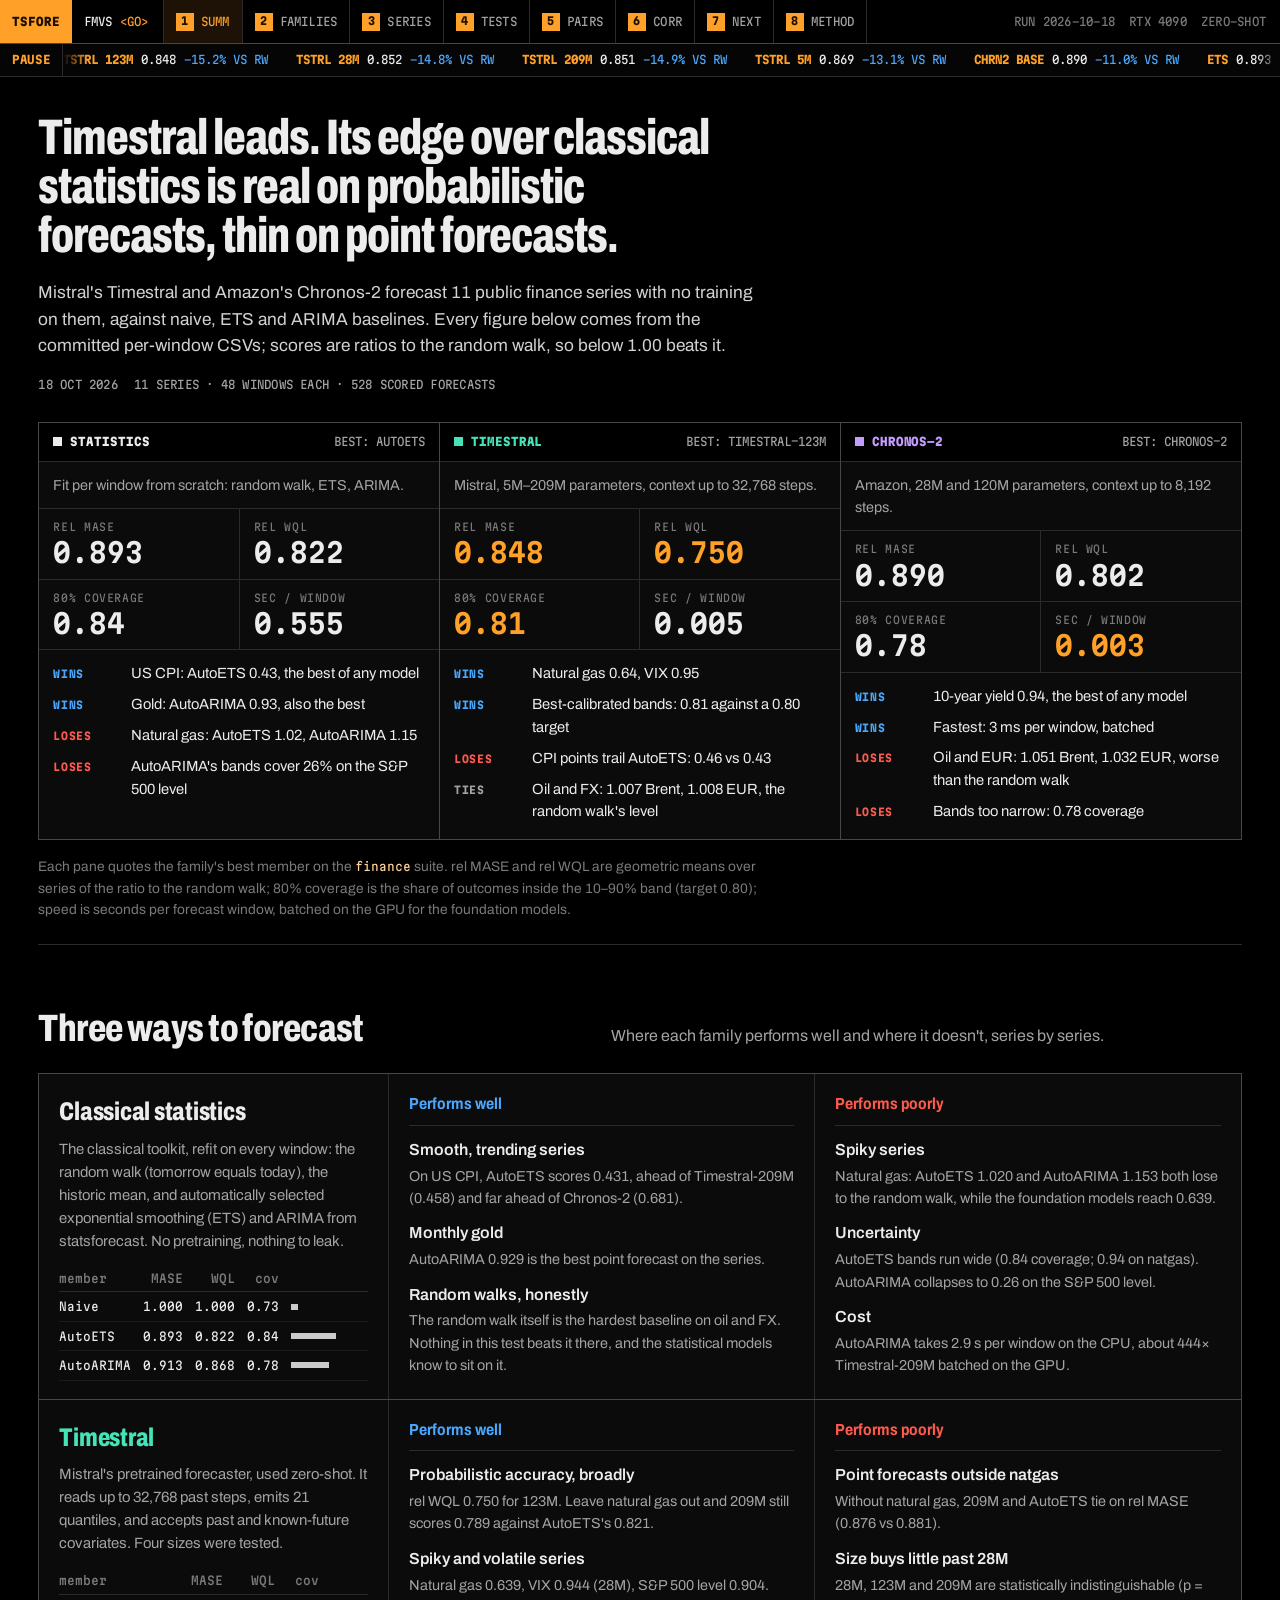
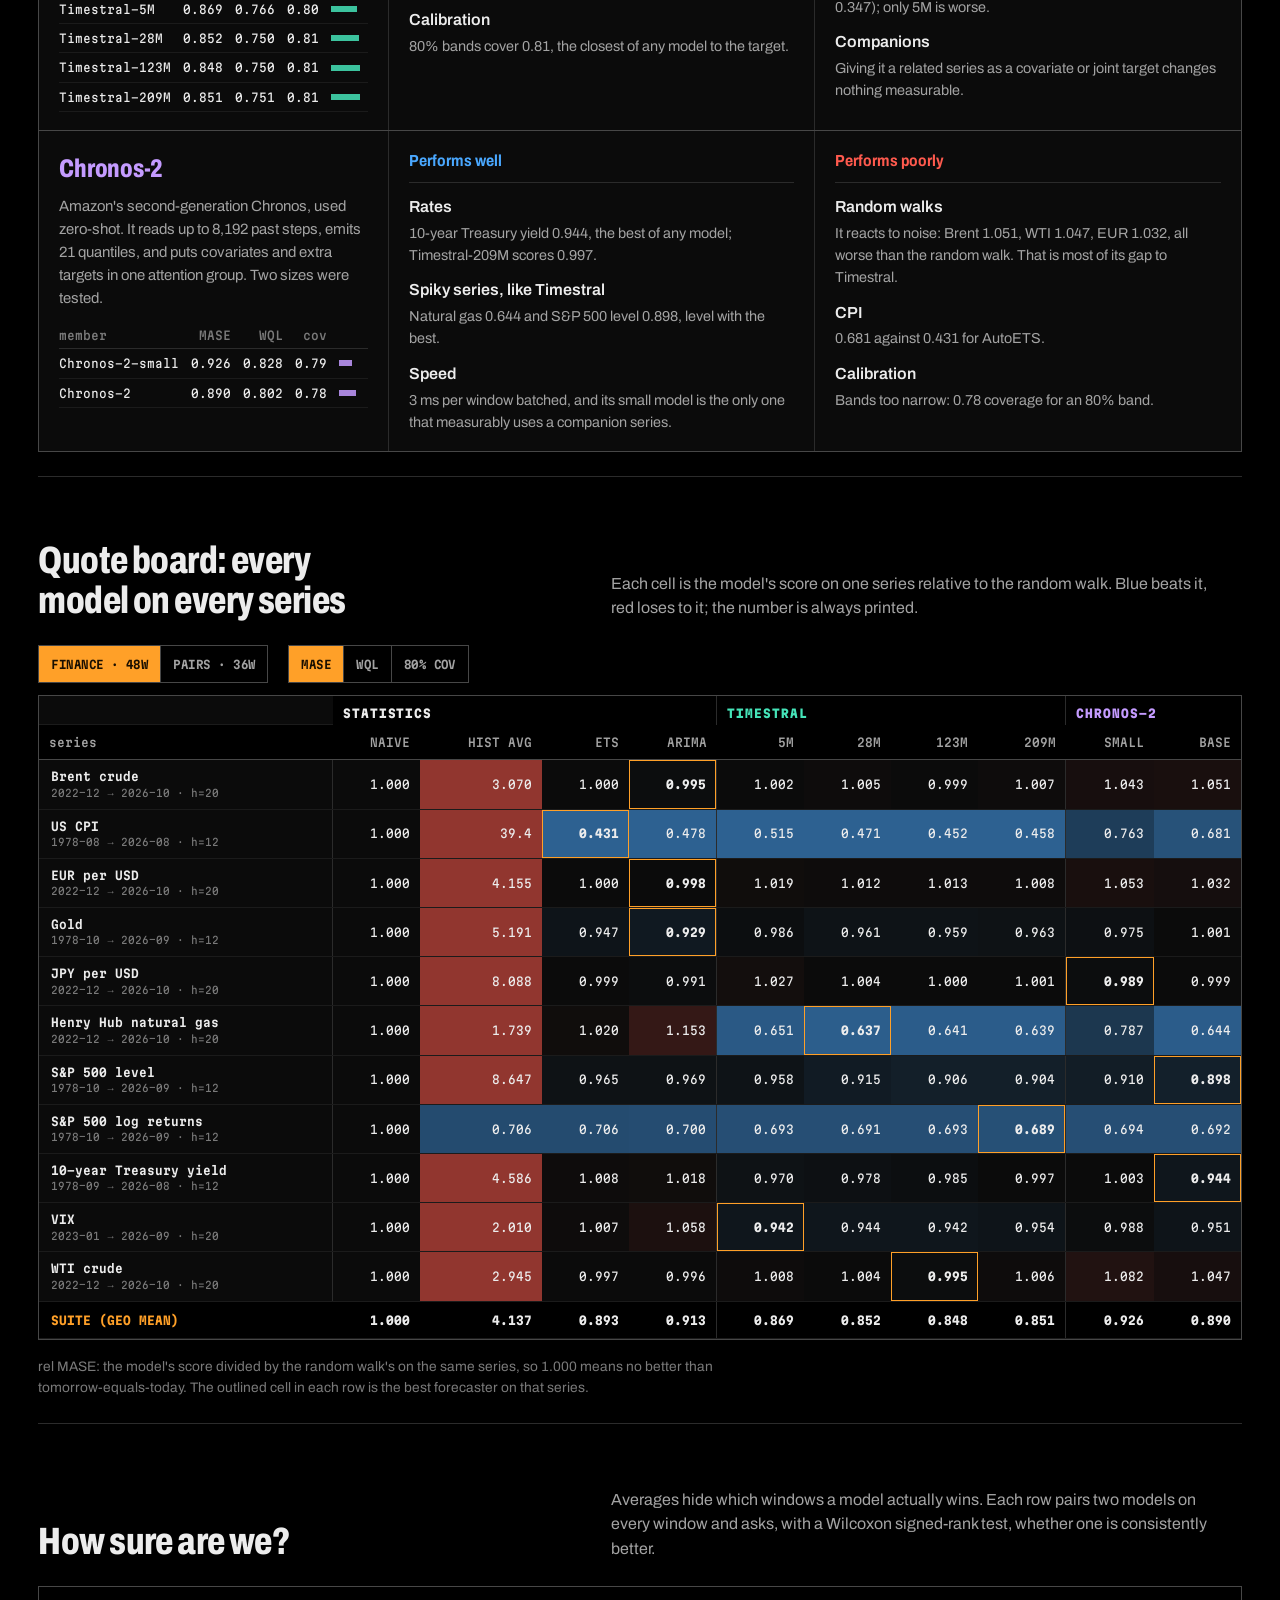
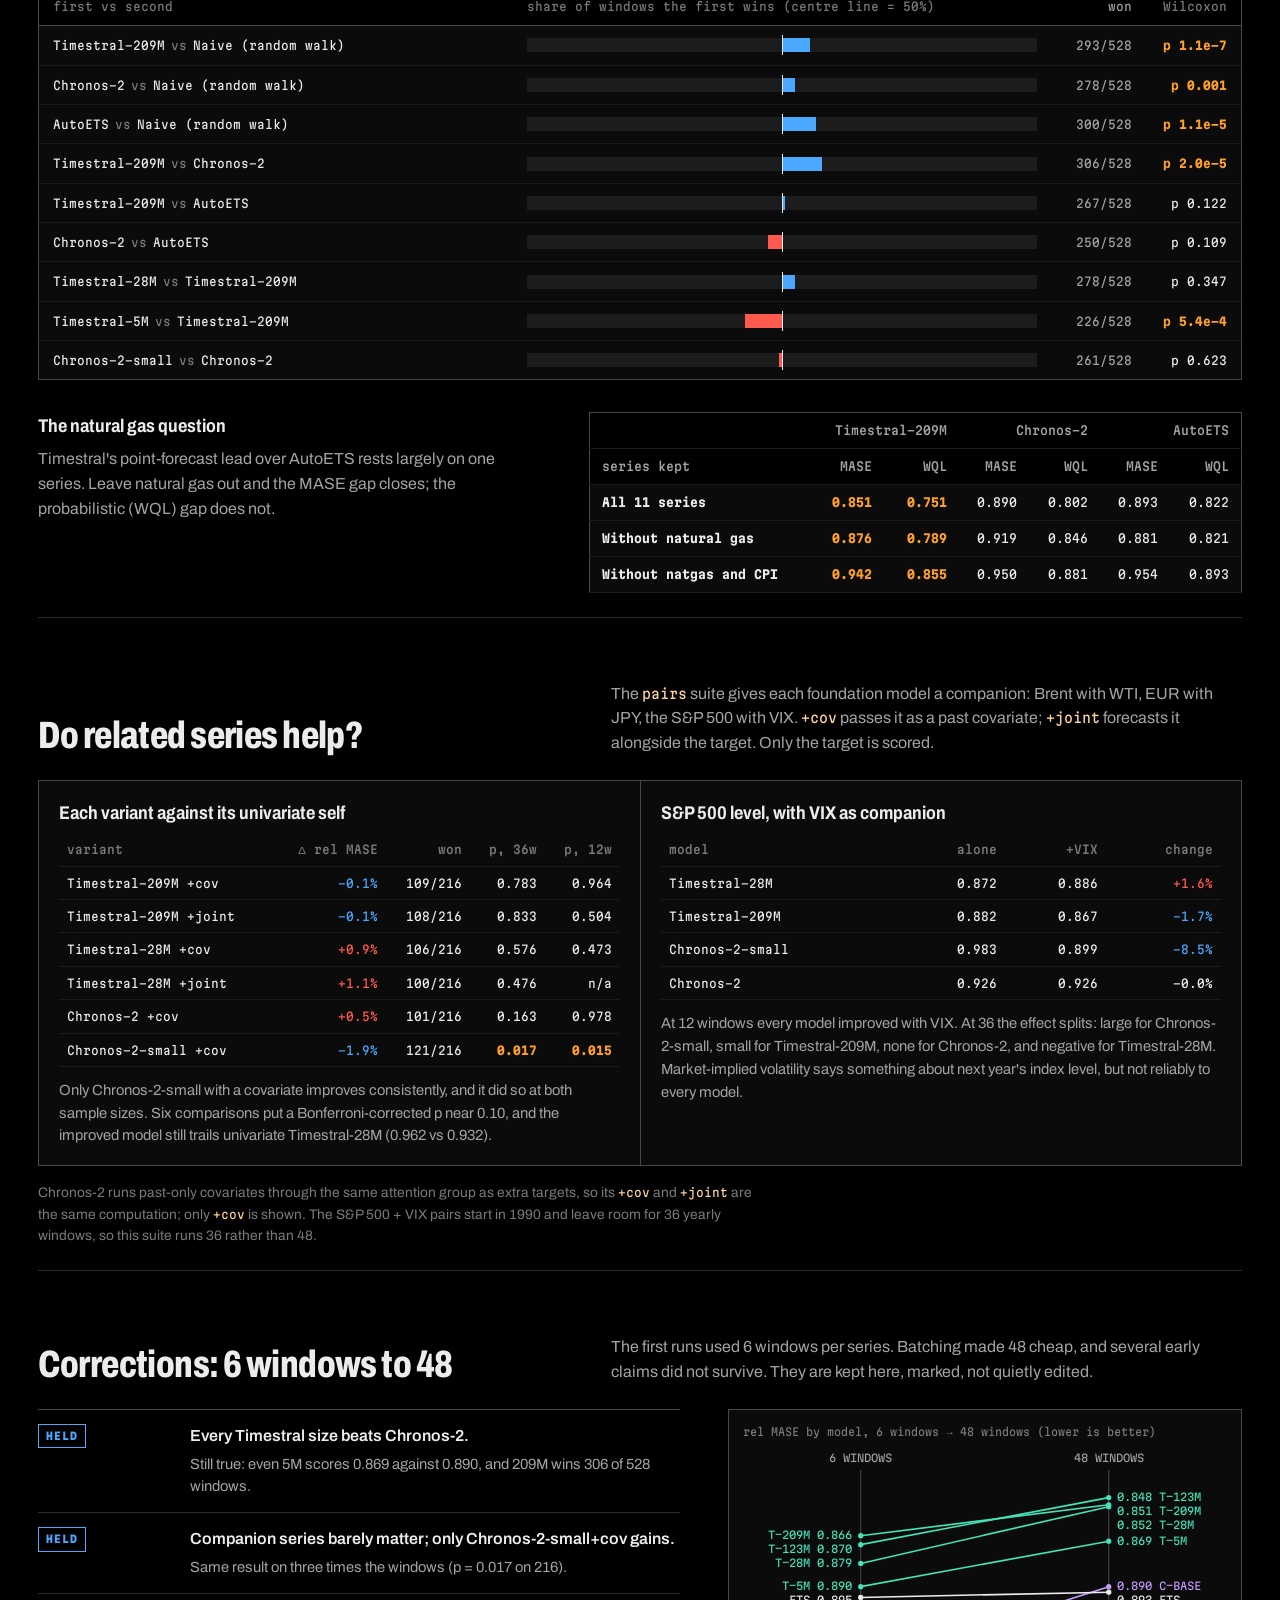
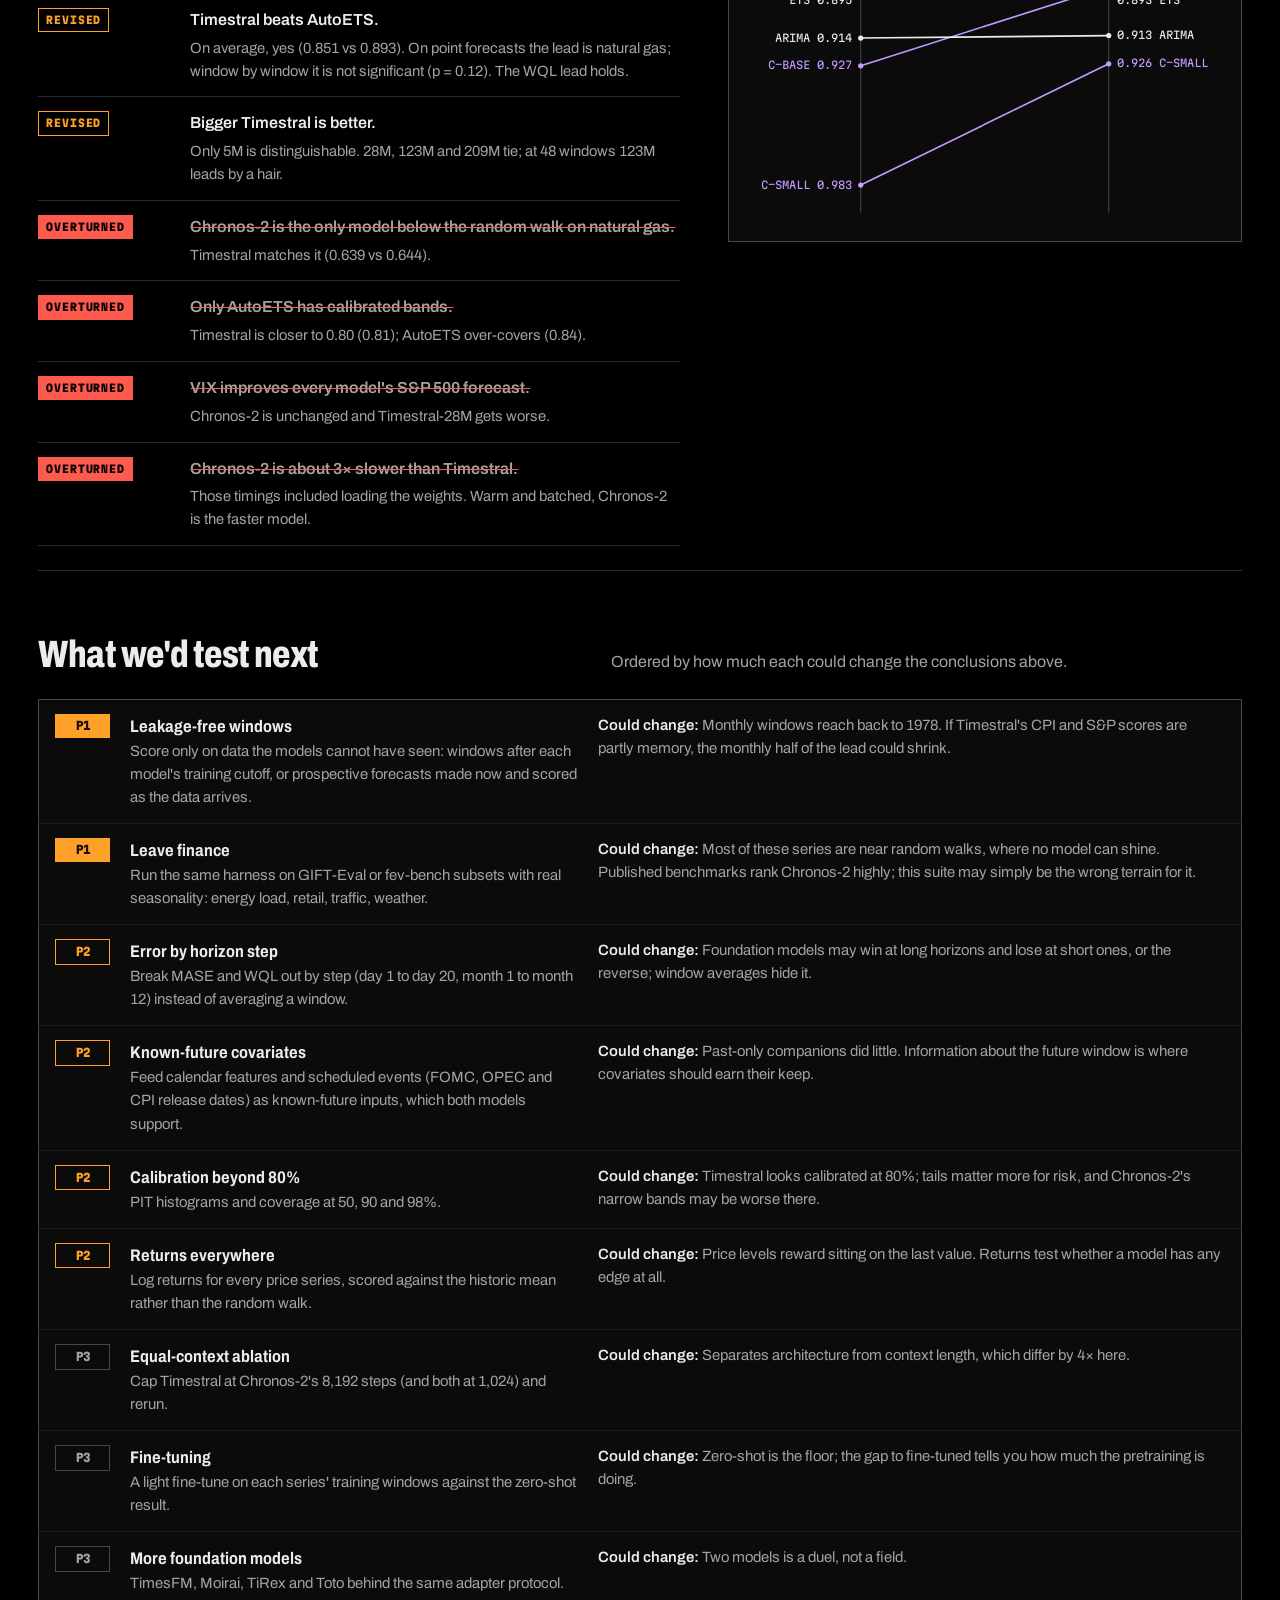
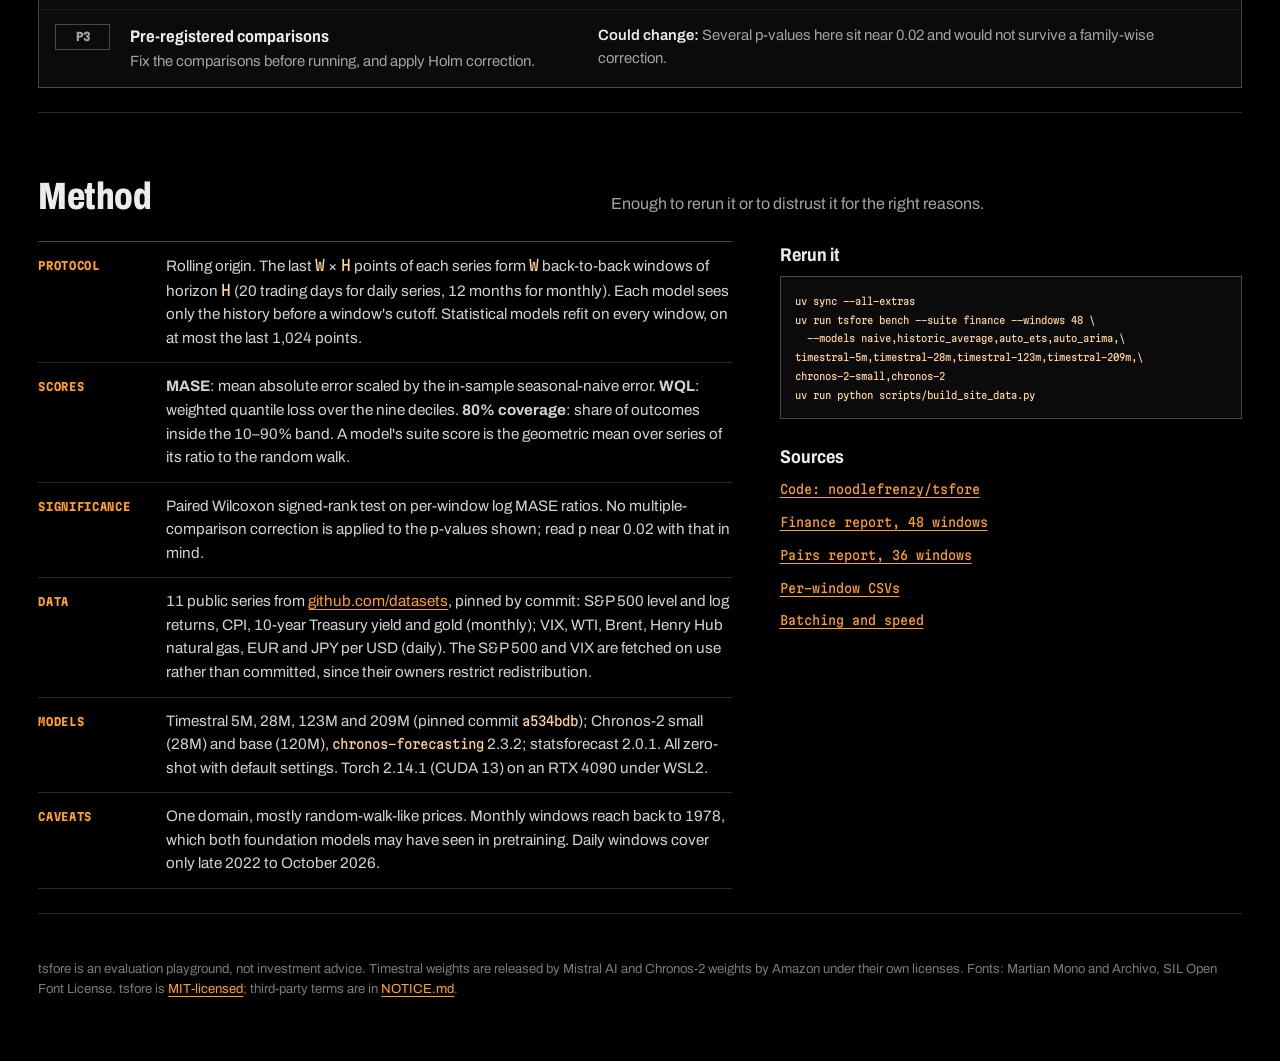
==== index.html @ 83b3cea4 "feat: tsfore forecasting harness, benchmarks and results site Squash of claude/summon-timestral-harn" ====
<!doctype html>
<html lang="en">
<head>
<meta charset="utf-8">
<!-- agent-notes: { ctx: "tsfore results site: market-terminal single page", deps: [site/style.css, site/app.js, site/data.js, DESIGN.md, PRODUCT.md], state: active, last: "claude@2026-10-18", key: ["static for GitHub Pages; no build step", "direction contract is the first child of body"] } -->
<meta name="viewport" content="width=device-width, initial-scale=1">
<title>tsfore · Foundation models vs statistics</title>
<meta name="description" content="Zero-shot Timestral and Chronos-2 against classical statistical baselines on 11 public finance series: where each family wins, where it loses, how sure we are, and what to test next.">
<meta name="color-scheme" content="dark">
<link rel="preload" href="fonts/martian-mono-normal-latin.woff2" as="font" type="font/woff2" crossorigin>
<link rel="preload" href="fonts/archivo-normal-latin.woff2" as="font" type="font/woff2" crossorigin>
<link rel="stylesheet" href="style.css">
<link rel="icon" href="data:image/svg+xml,%3Csvg xmlns='http://www.w3.org/2000/svg' viewBox='0 0 16 16'%3E%3Crect width='16' height='16' fill='%23000'/%3E%3Cpath d='M2 12 L6 7 L9 9 L14 3' stroke='%23ffa028' stroke-width='2' fill='none'/%3E%3C/svg%3E">
</head>
<body>
<!--
THESIS: Model families run like securities on a market terminal: three family panes, a quote grid per series, findings on the wire, corrections printed as corrections. Refuses the default ML-results page of a hero verdict, a bar chart and a methodology accordion.
OWN-WORLD: True-black ground; amber command chrome; white tabular quotes in Martian Mono at a condensed width; family inks teal (Timestral), violet (Chronos-2), white (statistics); a blue/red diverging quote ink for better/worse than the random walk; hairline pane rules, no rounded cards, no shadows.
STORY: Peers learn which family wins where (Timestral broadly, statistics on CPI, Chronos-2 on rates), how sure we are (paired tests), what changed from 6 to 48 windows, and what remains untested. They follow links to the reports and code.
FIRST VIEWPORT: Command bar with numbered function keys; a wire headline in Archivo condensed; three family panes side by side quoting rel MASE, rel WQL, coverage and speed; the ticker tape beneath.
FORM: grounded list position 7 (trading terminal); seed key 982665b6 (re-roll of df8914cf).
FINISH: unreviewed and undocumented is unfinished; this build ends with the finish review, the verdict, and DESIGN.md
-->
<a class="skip" href="#summary">Skip to results</a>

<header class="bar" role="banner">
  <div class="bar__brand"><span class="brand">TSFORE</span><span class="cmd" aria-hidden="true">FMVS <span class="go">&lt;GO&gt;</span></span></div>
  <nav class="keys" aria-label="Sections">
    <a href="#summary" data-key="1"><kbd>1</kbd>SUMM</a>
    <a href="#families" data-key="2"><kbd>2</kbd>FAMILIES</a>
    <a href="#series" data-key="3"><kbd>3</kbd>SERIES</a>
    <a href="#tests" data-key="4"><kbd>4</kbd>TESTS</a>
    <a href="#companions" data-key="5"><kbd>5</kbd>PAIRS</a>
    <a href="#corrections" data-key="6"><kbd>6</kbd>CORR</a>
    <a href="#outlook" data-key="7"><kbd>7</kbd>NEXT</a>
    <a href="#method" data-key="8"><kbd>8</kbd>METHOD</a>
  </nav>
  <div class="bar__status" aria-label="Run details"><span>RUN 2026-10-18</span><span>RTX 4090</span><span>ZERO-SHOT</span></div>
</header>

<div class="tape" aria-label="Findings ticker">
  <button class="tape__toggle" type="button" aria-pressed="false" aria-label="Pause ticker">PAUSE</button>
  <div class="tape__viewport"><ul class="tape__track" id="tape"></ul></div>
</div>

<main>
  <section id="summary" class="sect" aria-labelledby="summary-h">
    <div class="wire">
      <h1 id="summary-h" class="wire__head">Timestral leads. Its edge over classical statistics is real on probabilistic forecasts, thin on point forecasts.</h1>
      <p class="wire__dek">Mistral's Timestral and Amazon's Chronos-2 forecast 11 public finance series with no training on them, against naive, ETS and ARIMA baselines. Every figure below comes from the committed per-window CSVs; scores are ratios to the random walk, so below 1.00 beats it.</p>
      <p class="wire__meta"><time datetime="2026-10-18">18 OCT 2026</time><span>11 SERIES · 48 WINDOWS EACH · 528 SCORED FORECASTS</span></p>
    </div>
    <div class="panes" id="panes"></div>
    <p class="note">Each pane quotes the family's best member on the <code>finance</code> suite. rel MASE and rel WQL are geometric means over series of the ratio to the random walk; 80% coverage is the share of outcomes inside the 10–90% band (target 0.80); speed is seconds per forecast window, batched on the GPU for the foundation models.</p>
  </section>

  <section id="families" class="sect" aria-labelledby="families-h">
    <header class="sect__head"><h2 id="families-h">Three ways to forecast</h2><p>Where each family performs well and where it doesn't, series by series.</p></header>
    <div class="dossiers" id="dossiers"></div>
  </section>

  <section id="series" class="sect" aria-labelledby="series-h">
    <header class="sect__head">
      <h2 id="series-h">Quote board: every model on every series</h2>
      <p>Each cell is the model's score on one series relative to the random walk. Blue beats it, red loses to it; the number is always printed.</p>
    </header>
    <div class="controls" role="group" aria-label="Board settings">
      <div class="seg" role="radiogroup" aria-label="Suite">
        <button type="button" role="radio" aria-checked="true" data-suite="finance">FINANCE · 48W</button>
        <button type="button" role="radio" aria-checked="false" data-suite="pairs">PAIRS · 36W</button>
      </div>
      <div class="seg" role="radiogroup" aria-label="Metric">
        <button type="button" role="radio" aria-checked="true" data-metric="mase">MASE</button>
        <button type="button" role="radio" aria-checked="false" data-metric="wql">WQL</button>
        <button type="button" role="radio" aria-checked="false" data-metric="cov">80% COV</button>
      </div>
    </div>
    <div class="board-wrap" tabindex="0" role="region" aria-label="Quote board, scrolls sideways on small screens"><table class="board" id="board"></table></div>
    <p class="note" id="board-note"></p>
  </section>

  <section id="tests" class="sect" aria-labelledby="tests-h">
    <header class="sect__head">
      <h2 id="tests-h">How sure are we?</h2>
      <p>Averages hide which windows a model actually wins. Each row pairs two models on every window and asks, with a Wilcoxon signed-rank test, whether one is consistently better.</p>
    </header>
    <div class="tests" id="tests-list"></div>
    <div class="ablation">
      <div><h3>The natural gas question</h3>
      <p>Timestral's point-forecast lead over AutoETS rests largely on one series. Leave natural gas out and the MASE gap closes; the probabilistic (WQL) gap does not.</p></div>
      <div class="ab-wrap" tabindex="0" role="region" aria-label="Ablation table"><table class="ab" id="ablation"></table></div>
    </div>
  </section>

  <section id="companions" class="sect" aria-labelledby="comp-h">
    <header class="sect__head">
      <h2 id="comp-h">Do related series help?</h2>
      <p>The <code>pairs</code> suite gives each foundation model a companion: Brent with WTI, EUR with JPY, the S&amp;P 500 with VIX. <code>+cov</code> passes it as a past covariate; <code>+joint</code> forecasts it alongside the target. Only the target is scored.</p>
    </header>
    <div class="comp" id="comp"></div>
    <p class="note">Chronos-2 runs past-only covariates through the same attention group as extra targets, so its <code>+cov</code> and <code>+joint</code> are the same computation; only <code>+cov</code> is shown. The S&amp;P 500 + VIX pairs start in 1990 and leave room for 36 yearly windows, so this suite runs 36 rather than 48.</p>
  </section>

  <section id="corrections" class="sect" aria-labelledby="corr-h">
    <header class="sect__head">
      <h2 id="corr-h">Corrections: 6 windows to 48</h2>
      <p>The first runs used 6 windows per series. Batching made 48 cheap, and several early claims did not survive. They are kept here, marked, not quietly edited.</p>
    </header>
    <div class="corr">
      <ol class="claims" id="claims"></ol>
      <figure class="slope">
        <figcaption>rel MASE by model, 6 windows → 48 windows (lower is better)</figcaption>
        <div id="slope"></div>
      </figure>
    </div>
  </section>

  <section id="outlook" class="sect" aria-labelledby="out-h">
    <header class="sect__head">
      <h2 id="out-h">What we'd test next</h2>
      <p>Ordered by how much each could change the conclusions above.</p>
    </header>
    <ol class="orders" id="orders"></ol>
  </section>

  <section id="method" class="sect" aria-labelledby="method-h">
    <header class="sect__head"><h2 id="method-h">Method</h2><p>Enough to rerun it or to distrust it for the right reasons.</p></header>
    <div class="method">
      <dl>
        <dt>Protocol</dt>
        <dd>Rolling origin. The last <var>W</var> × <var>H</var> points of each series form <var>W</var> back-to-back windows of horizon <var>H</var> (20 trading days for daily series, 12 months for monthly). Each model sees only the history before a window's cutoff. Statistical models refit on every window, on at most the last 1,024 points.</dd>
        <dt>Scores</dt>
        <dd><strong>MASE</strong>: mean absolute error scaled by the in-sample seasonal-naive error. <strong>WQL</strong>: weighted quantile loss over the nine deciles. <strong>80% coverage</strong>: share of outcomes inside the 10–90% band. A model's suite score is the geometric mean over series of its ratio to the random walk.</dd>
        <dt>Significance</dt>
        <dd>Paired Wilcoxon signed-rank test on per-window log MASE ratios. No multiple-comparison correction is applied to the p-values shown; read p near 0.02 with that in mind.</dd>
        <dt>Data</dt>
        <dd>11 public series from <a href="https://github.com/datasets">github.com/datasets</a>, pinned by commit: S&amp;P 500 level and log returns, CPI, 10-year Treasury yield and gold (monthly); VIX, WTI, Brent, Henry Hub natural gas, EUR and JPY per USD (daily). The S&amp;P 500 and VIX are fetched on use rather than committed, since their owners restrict redistribution.</dd>
        <dt>Models</dt>
        <dd>Timestral 5M, 28M, 123M and 209M (pinned commit <code>a534bdb</code>); Chronos-2 small (28M) and base (120M), <code>chronos-forecasting</code> 2.3.2; statsforecast 2.0.1. All zero-shot with default settings. Torch 2.14.1 (CUDA 13) on an RTX 4090 under WSL2.</dd>
        <dt>Caveats</dt>
        <dd>One domain, mostly random-walk-like prices. Monthly windows reach back to 1978, which both foundation models may have seen in pretraining. Daily windows cover only late 2022 to October 2026.</dd>
      </dl>
      <div class="repro">
        <h3>Rerun it</h3>
<pre><code>uv sync --all-extras
uv run tsfore bench --suite finance --windows 48 \
  --models naive,historic_average,auto_ets,auto_arima,\
timestral-5m,timestral-28m,timestral-123m,timestral-209m,\
chronos-2-small,chronos-2
uv run python scripts/build_site_data.py</code></pre>
        <h3>Sources</h3>
        <ul class="links">
          <li><a href="https://github.com/noodlefrenzy/tsfore">Code: noodlefrenzy/tsfore</a></li>
          <li><a href="https://github.com/noodlefrenzy/tsfore/blob/main/docs/benchmarks/finance-48w-2026-10-18.md">Finance report, 48 windows</a></li>
          <li><a href="https://github.com/noodlefrenzy/tsfore/blob/main/docs/benchmarks/pairs-36w-2026-10-18.md">Pairs report, 36 windows</a></li>
          <li><a href="https://github.com/noodlefrenzy/tsfore/tree/main/docs/benchmarks/data">Per-window CSVs</a></li>
          <li><a href="https://github.com/noodlefrenzy/tsfore/blob/main/docs/benchmarks/batching-2026-10-18.md">Batching and speed</a></li>
        </ul>
      </div>
    </div>
  </section>
</main>

<footer class="foot">
  <p>tsfore is an evaluation playground, not investment advice. Timestral weights are released by Mistral AI and Chronos-2 weights by Amazon under their own licenses. Fonts: Martian Mono and Archivo, SIL Open Font License. tsfore is <a href="https://github.com/noodlefrenzy/tsfore/blob/main/LICENSE">MIT-licensed</a>; third-party terms are in <a href="https://github.com/noodlefrenzy/tsfore/blob/main/NOTICE.md">NOTICE.md</a>.</p>
</footer>

<script src="data.js"></script>
<script src="app.js"></script>
</body>
</html>
---- style.css ----
/* agent-notes: { ctx: "styles for the market-terminal results site", deps: [DESIGN.md, site/index.html], state: active, last: "claude@2026-10-18", key: ["tokens on :root mirror DESIGN.md frontmatter", "fonts self-hosted in site/fonts (OFL)"] } */
/* tsfore results site: market-terminal world. Tokens first; see DESIGN.md. */
@font-face {
  font-family: "Martian Mono";
  src: url("fonts/martian-mono-normal-latin.woff2") format("woff2");
  font-weight: 100 800;
  font-stretch: 75% 112.5%;
  font-display: swap;
}
@font-face {
  font-family: "Archivo";
  src: url("fonts/archivo-normal-latin.woff2") format("woff2");
  font-weight: 100 900;
  font-stretch: 62% 125%;
  font-style: normal;
  font-display: swap;
}
@font-face {
  font-family: "Archivo";
  src: url("fonts/archivo-italic-latin.woff2") format("woff2");
  font-weight: 100 900;
  font-stretch: 62% 125%;
  font-style: italic;
  font-display: swap;
}

:root {
  --ground: #000;
  --pane: #0b0b0b;
  --pane-hi: #141414;
  --rule: #2b2b2b;
  --rule-hi: #474747;
  --text: #ececec;
  --prose: #d2d2d2;
  --code: #ffd29c;
  --row: #1b1b1b;
  --muted: #a3a3a3;
  --dim: #7a7a7a;
  --amber: #ffa028;
  --amber-ink: #1a0f00;
  --better: #4aa8ff;
  --worse: #ff5a4e;
  --fam-stats: #ececec;
  --fam-timestral: #45e3b8;
  --fam-chronos: #c49bff;
  --mono: "Martian Mono", ui-monospace, "SFMono-Regular", Menlo, Consolas, monospace;
  --sans: "Archivo", "Helvetica Neue", Arial, sans-serif;
  --gutter: clamp(16px, 3vw, 40px);
  --bar-h: 44px;
}

*, *::before, *::after { box-sizing: border-box; }
html { scroll-padding-top: calc(var(--bar-h) + 48px); -webkit-text-size-adjust: 100%; }
body {
  margin: 0;
  background: var(--ground);
  color: var(--text);
  font-family: var(--sans);
  font-size: 1rem;
  line-height: 1.55;
  font-variant-numeric: tabular-nums;
}
a { color: var(--amber); text-underline-offset: 3px; text-decoration-thickness: 1px; }
a:hover { color: #ffc277; }
:focus-visible { outline: 2px solid var(--amber); outline-offset: 2px; }
code, kbd, pre, var { font-family: var(--mono); font-style: normal; font-stretch: 87.5%; }
code { font-size: 0.86em; color: var(--code); }
var { color: var(--code); }

.skip {
  position: absolute; left: 8px; top: -60px; z-index: 50;
  background: var(--amber); color: var(--amber-ink); padding: 8px 12px; font-family: var(--mono); font-size: 0.8rem;
}
.skip:focus { top: 8px; }

/* ---- command bar ---- */
.bar {
  position: sticky; top: 0; z-index: 20;
  display: flex; align-items: stretch; gap: 0;
  min-height: var(--bar-h);
  background: var(--ground);
  border-bottom: 1px solid var(--rule-hi);
  font-family: var(--mono); font-stretch: 87.5%; font-size: 0.72rem; letter-spacing: 0.02em;
}
.bar__brand { display: flex; align-items: center; gap: 12px; padding: 0 14px 0 0; border-right: 1px solid var(--rule); }
.brand { background: var(--amber); color: var(--amber-ink); font-weight: 800; padding: 0 12px; align-self: stretch; display: flex; align-items: center; letter-spacing: 0.08em; }
.cmd { color: var(--text); }
.go { color: var(--amber); }
.keys { display: flex; flex: 1; overflow-x: auto; scrollbar-width: none; }
.keys::-webkit-scrollbar { display: none; }
.keys a {
  display: flex; align-items: center; gap: 7px; padding: 0 12px;
  color: var(--muted); text-decoration: none; white-space: nowrap;
  border-right: 1px solid var(--rule);
  transition: color 160ms ease-out, background-color 160ms ease-out;
}
.keys a:hover { color: var(--text); background: var(--pane-hi); }
.keys a[aria-current="true"] { color: var(--amber); background: #1d1205; }
.keys kbd {
  display: inline-grid; place-items: center; min-width: 18px; height: 18px; padding: 0 3px;
  background: var(--amber); color: var(--amber-ink); font-weight: 700; font-size: 0.68rem;
}
.bar__status { display: flex; align-items: center; gap: 14px; padding: 0 14px; color: var(--dim); white-space: nowrap; }

/* ---- ticker tape: the page's one authored motion ---- */
.tape {
  position: sticky; top: var(--bar-h); z-index: 19;
  display: flex; align-items: stretch;
  background: #050505; border-bottom: 1px solid var(--rule);
  font-family: var(--mono); font-stretch: 87.5%; font-size: 0.72rem;
}
.tape__toggle {
  flex: none; font: inherit; font-weight: 700; letter-spacing: 0.06em;
  color: var(--amber); background: transparent; border: 0; border-right: 1px solid var(--rule);
  padding: 0 12px; cursor: pointer; min-height: 32px;
}
.tape__toggle:hover { background: var(--pane-hi); }
.tape__viewport { overflow: hidden; flex: 1; mask-image: linear-gradient(90deg, transparent, #000 24px, #000 calc(100% - 24px), transparent); }
.tape__track {
  display: flex; width: max-content; margin: 0; padding: 0; list-style: none;
  animation: tape var(--tape-dur, 90s) linear infinite;
}
.tape__track li { display: flex; align-items: center; gap: 8px; padding: 7px 28px 7px 0; white-space: nowrap; color: var(--text); }
.tape__track .sym { color: var(--amber); font-weight: 700; }
.tape__track .up { color: var(--better); }
.tape__track .dn { color: var(--worse); }
.tape.is-paused .tape__track, .tape:hover .tape__track, .tape:focus-within .tape__track { animation-play-state: paused; }
@keyframes tape { from { transform: translateX(0); } to { transform: translateX(-50%); } }
@media (prefers-reduced-motion: reduce) {
  .tape__track { animation: none; }
  .tape__viewport { overflow-x: auto; mask-image: none; }
  .tape__toggle { display: none; }
}

/* ---- sections ---- */
main { padding: 0 var(--gutter); }
.sect { padding: 64px 0 24px; border-bottom: 1px solid var(--rule); max-width: 1320px; margin: 0 auto; }
.sect__head { display: grid; grid-template-columns: minmax(0, 1fr) minmax(0, 1.2fr); gap: 8px 48px; align-items: end; margin-bottom: 24px; }
.sect__head h2 {
  margin: 0; font-family: var(--sans); font-stretch: 75%; font-weight: 800;
  font-size: clamp(1.6rem, 1.1rem + 1.6vw, 2.5rem); line-height: 1.05; letter-spacing: -0.015em; text-wrap: balance;
}
.sect__head p { margin: 0; color: var(--muted); max-width: 68ch; }
h3 { font-family: var(--sans); font-stretch: 85%; font-weight: 700; font-size: 1.15rem; margin: 0 0 6px; }
.note { color: var(--dim); font-size: 0.86rem; max-width: 90ch; margin: 16px 0 0; }

/* ---- wire story ---- */
.wire { padding: 0 0 28px; }
#summary { padding-top: 36px; }
.wire__meta { display: flex; flex-wrap: wrap; gap: 6px 16px; align-items: center; margin: 16px 0 0; font-family: var(--mono); font-stretch: 87.5%; font-size: 0.72rem; color: var(--muted); letter-spacing: 0.02em; }
.wire__head {
  margin: 0; max-width: 30ch;
  font-family: var(--sans); font-stretch: 70%; font-weight: 800;
  font-size: clamp(2rem, 1.2rem + 2.4vw, 3.6rem); line-height: 0.98; letter-spacing: -0.02em; text-wrap: balance;
}
.wire__dek { margin: 20px 0 0; max-width: 72ch; font-size: 1.08rem; color: var(--prose); }

/* ---- family panes ---- */
.panes { display: grid; grid-template-columns: repeat(3, minmax(0, 1fr)); border: 1px solid var(--rule-hi); background: var(--rule-hi); gap: 1px; }
.pane { background: var(--pane); display: flex; flex-direction: column; min-width: 0; }
.pane__top { display: flex; justify-content: space-between; align-items: baseline; gap: 8px; padding: 10px 14px; background: #000; border-bottom: 1px solid var(--rule); font-family: var(--mono); font-stretch: 87.5%; font-size: 0.72rem; }
.pane__name { font-weight: 800; letter-spacing: 0.08em; color: var(--ink); }
.pane__name::before { content: ""; display: inline-block; width: 9px; height: 9px; background: var(--ink); margin-right: 8px; vertical-align: 0; }
.pane__best { color: var(--muted); }
.pane__who { padding: 12px 14px 0; margin: 0; color: var(--muted); font-size: 0.9rem; }
.quotes { display: grid; grid-template-columns: 1fr 1fr; gap: 1px; background: var(--rule); margin: 12px 0 0; border-top: 1px solid var(--rule); border-bottom: 1px solid var(--rule); }
.quote { background: var(--pane); padding: 10px 14px; margin: 0; }
.quote dt { font-family: var(--mono); font-stretch: 87.5%; font-size: 0.66rem; color: var(--dim); letter-spacing: 0.06em; text-transform: uppercase; }
.quote dd { margin: 2px 0 0; font-family: var(--mono); font-stretch: 87.5%; font-size: clamp(1.25rem, 0.9rem + 1vw, 1.75rem); font-weight: 600; line-height: 1.15; }
.quote dd small { font-size: 0.62rem; font-weight: 500; color: var(--muted); margin-left: 6px; letter-spacing: 0.02em; }
.quote .is-lead { color: var(--amber); }
.pane__lines { list-style: none; margin: 0; padding: 12px 14px 16px; display: grid; gap: 8px; font-size: 0.92rem; }
.pane__lines li { display: grid; grid-template-columns: 4.6em 1fr; gap: 10px; align-items: baseline; }
.pane__lines b { font-family: var(--mono); font-stretch: 87.5%; font-size: 0.66rem; letter-spacing: 0.06em; }
.pane__lines .w { color: var(--better); }
.pane__lines .l { color: var(--worse); }
.pane__lines .t { color: var(--muted); }

/* ---- dossiers ---- */
.dossiers { display: grid; gap: 1px; background: var(--rule-hi); border: 1px solid var(--rule-hi); }
.dossier { background: var(--pane); display: grid; grid-template-columns: minmax(0, 0.9fr) minmax(0, 1.1fr) minmax(0, 1.1fr); }
.dossier > * { padding: 18px 20px; min-width: 0; }
.dossier > * + * { border-left: 1px solid var(--rule); }
.dossier__id h3 { color: var(--ink); font-stretch: 75%; font-size: 1.6rem; font-weight: 800; letter-spacing: -0.01em; }
.dossier__id p { margin: 0 0 12px; color: var(--muted); font-size: 0.93rem; }
.members { width: 100%; border-collapse: collapse; font-family: var(--mono); font-stretch: 87.5%; font-size: 0.74rem; }
.members th { text-align: left; font-weight: 500; color: var(--dim); padding: 4px 0; border-bottom: 1px solid var(--rule); }
.members td { padding: 5px 0; border-bottom: 1px solid var(--row); white-space: nowrap; }
.members td:not(:first-child):not(.bar-cell), .members th:not(:first-child):not(.bar-cell) { padding-left: 12px; }
.members td:not(:first-child), .members th:not(:first-child) { text-align: right; }
.members .bar-cell { width: 30%; padding-left: 12px; }
.mbar { display: block; height: 6px; background: var(--ink); opacity: 0.85; }
.dossier h4 { margin: 0 0 12px; padding-bottom: 8px; border-bottom: 1px solid var(--rule); font-family: var(--sans); font-stretch: 85%; font-size: 1rem; font-weight: 700; }
.dossier__good h4 { color: var(--better); }
.dossier__bad h4 { color: var(--worse); }
.evidence { list-style: none; margin: 0; padding: 0; display: grid; gap: 12px; }
.evidence li { display: grid; gap: 2px; }
.evidence .what { font-weight: 600; }
.evidence .why { color: var(--muted); font-size: 0.9rem; }
.evidence .num { font-family: var(--mono); font-stretch: 87.5%; font-size: 0.78rem; color: var(--text); }

/* ---- controls ---- */
.controls { display: flex; flex-wrap: wrap; gap: 12px 20px; margin-bottom: 12px; }
.seg { display: inline-flex; border: 1px solid var(--rule-hi); }
.seg button {
  font-family: var(--mono); font-stretch: 87.5%; font-size: 0.72rem; font-weight: 600; letter-spacing: 0.04em;
  background: transparent; color: var(--muted); border: 0; padding: 8px 12px; cursor: pointer; min-height: 36px;
  transition: background-color 160ms ease-out, color 160ms ease-out;
}
.seg button + button { border-left: 1px solid var(--rule-hi); }
.seg button:hover { color: var(--text); background: var(--pane-hi); }
.seg button[aria-checked="true"] { background: var(--amber); color: var(--amber-ink); }

/* ---- quote board ---- */
.board-wrap { overflow-x: auto; border: 1px solid var(--rule-hi); background: var(--pane); }
.board { border-collapse: collapse; width: 100%; font-family: var(--mono); font-stretch: 87.5%; font-size: 0.74rem; }
.board th, .board td { padding: 0; border-bottom: 1px solid var(--row); white-space: nowrap; }
.board thead th { position: sticky; top: 0; background: #000; color: var(--muted); font-weight: 500; text-align: right; padding: 8px 10px; vertical-align: bottom; border-bottom: 1px solid var(--rule-hi); }
.board thead .fam th { font-weight: 800; letter-spacing: 0.08em; text-align: left; padding-bottom: 2px; border-bottom: 0; }
.board thead .fam th[data-fam] { color: var(--ink); }
.board thead .fam th + th { border-left: 1px solid var(--rule); }
.board tbody th { position: sticky; left: 0; z-index: 1; background: var(--pane); text-align: left; padding: 7px 14px 7px 12px; font-weight: 600; color: var(--text); border-right: 1px solid var(--rule); }
.board tbody th span { display: block; font-weight: 400; font-size: 0.64rem; color: var(--dim); }
.board td { text-align: right; padding: 7px 10px; background: var(--cell, transparent); color: var(--text); transition: background-color 220ms ease-out; }
@keyframes tick { from { background-color: color-mix(in srgb, var(--amber) 38%, var(--cell, transparent)); } to { background-color: var(--cell, transparent); } }
.board.is-ticking td { animation: tick 320ms cubic-bezier(0.16, 1, 0.3, 1); }
@media (prefers-reduced-motion: reduce) { .board.is-ticking td { animation: none; } }
.board td.is-best { box-shadow: inset 0 0 0 1px var(--amber); color: var(--text); font-weight: 700; }
.board td.gs { border-left: 1px solid var(--rule); }
.board tfoot td, .board tfoot th { background: #000; font-weight: 700; padding: 9px 10px; border-top: 1px solid var(--rule-hi); }
.board tfoot th { text-align: left; padding-left: 12px; color: var(--amber); position: sticky; left: 0; }

/* ---- paired tests ---- */
.tests { border: 1px solid var(--rule-hi); background: var(--pane); }
.test { display: grid; grid-template-columns: minmax(0, 1.25fr) minmax(0, 1.4fr) 6.5em 6.5em; gap: 0 18px; align-items: center; padding: 10px 14px; border-bottom: 1px solid var(--row); font-family: var(--mono); font-stretch: 87.5%; font-size: 0.74rem; }
.test:last-child { border-bottom: 0; }
.test--head { color: var(--dim); background: #000; border-bottom: 1px solid var(--rule-hi); }
.test__pair .vs { color: var(--dim); margin: 0 6px; }
.share { position: relative; height: 14px; background: #1c1c1c; }
.share i { position: absolute; top: 0; bottom: 0; left: 0; background: var(--better); }
.share i.neg { background: var(--worse); }
.share::after { content: ""; position: absolute; left: 50%; top: -3px; bottom: -3px; width: 1px; background: var(--text); }
.test__p { text-align: right; }
.test__p.sig { color: var(--amber); font-weight: 700; }
.test__won { text-align: right; color: var(--muted); }
.ablation { margin-top: 32px; display: grid; grid-template-columns: minmax(0, 1fr) minmax(0, 1.3fr); gap: 12px 48px; align-items: start; }
.ablation p { margin: 0; color: var(--muted); max-width: 60ch; }
.ab-wrap { overflow-x: auto; min-width: 0; }
.ab { border-collapse: collapse; width: 100%; font-family: var(--mono); font-stretch: 87.5%; font-size: 0.76rem; border: 1px solid var(--rule-hi); background: var(--pane); }
.ab th, .ab td { padding: 8px 12px; border-bottom: 1px solid var(--row); text-align: right; }
.ab th:first-child, .ab td:first-child { text-align: left; }
.ab thead th { background: #000; color: var(--muted); font-weight: 500; }
.ab .lead { color: var(--amber); font-weight: 700; }

/* ---- companions ---- */
.comp { display: grid; grid-template-columns: minmax(0, 1fr) minmax(0, 1fr); gap: 1px; background: var(--rule-hi); border: 1px solid var(--rule-hi); }
.comp > div { background: var(--pane); padding: 18px 20px; min-width: 0; }
.ctable { width: 100%; border-collapse: collapse; font-family: var(--mono); font-stretch: 87.5%; font-size: 0.74rem; }
.ctable th, .ctable td { padding: 7px 8px; border-bottom: 1px solid var(--row); text-align: right; }
.ctable th:first-child, .ctable td:first-child { text-align: left; }
.ctable thead th { color: var(--dim); font-weight: 500; }
.ctable .sig { color: var(--amber); font-weight: 700; }
.ctable .up { color: var(--better); }
.ctable .dn { color: var(--worse); }
.comp p { color: var(--muted); font-size: 0.92rem; margin: 12px 0 0; }

/* ---- corrections ---- */
.corr { display: grid; grid-template-columns: minmax(0, 1.25fr) minmax(0, 1fr); gap: 32px 48px; align-items: start; }
.claims { list-style: none; margin: 0; padding: 0; border-top: 1px solid var(--rule-hi); }
.claim { display: grid; grid-template-columns: 8.5em 1fr; gap: 4px 16px; padding: 14px 0; border-bottom: 1px solid var(--rule); }
.stamp { align-self: start; justify-self: start; font-family: var(--mono); font-stretch: 87.5%; font-size: 0.66rem; font-weight: 800; letter-spacing: 0.08em; padding: 3px 7px; border: 1px solid currentColor; }
.stamp--held { color: var(--better); }
.stamp--revised { color: var(--amber); }
.stamp--overturned { color: #000; background: var(--worse); border-color: var(--worse); }
.claim__was { margin: 0; font-weight: 600; }
.claim__was s { text-decoration-thickness: 1px; text-decoration-color: var(--worse); color: var(--muted); }
.claim__now { margin: 0; grid-column: 2; color: var(--muted); font-size: 0.92rem; }
.slope { margin: 0; border: 1px solid var(--rule-hi); background: var(--pane); padding: 14px; position: sticky; top: calc(var(--bar-h) + 52px); }
.slope figcaption { font-family: var(--mono); font-stretch: 87.5%; font-size: 0.68rem; color: var(--dim); margin-bottom: 8px; }
.slope svg { display: block; width: 100%; height: auto; font-family: var(--mono); }

/* ---- outlook ---- */
.orders { list-style: none; margin: 0; padding: 0; border: 1px solid var(--rule-hi); background: var(--pane); counter-reset: none; }
.order { display: grid; grid-template-columns: 3.4em minmax(0, 1fr) minmax(0, 1.4fr); gap: 4px 20px; padding: 14px 16px; border-bottom: 1px solid var(--row); }
.order:last-child { border-bottom: 0; }
.prio { font-family: var(--mono); font-stretch: 87.5%; font-weight: 800; font-size: 0.72rem; padding: 3px 0; text-align: center; align-self: start; }
.prio--1 { background: var(--amber); color: var(--amber-ink); }
.prio--2 { border: 1px solid var(--amber); color: var(--amber); }
.prio--3 { border: 1px solid var(--rule-hi); color: var(--muted); }
.order h3 { font-size: 1.05rem; margin: 0; }
.order p { margin: 0; color: var(--muted); font-size: 0.93rem; }
.order .why b { color: var(--text); font-weight: 600; }

/* ---- method ---- */
.method { display: grid; grid-template-columns: minmax(0, 1.5fr) minmax(0, 1fr); gap: 32px 48px; align-items: start; }
.method dl { margin: 0; display: grid; grid-template-columns: 8em 1fr; gap: 0; border-top: 1px solid var(--rule-hi); }
.method dt, .method dd { padding: 12px 0; border-bottom: 1px solid var(--rule); margin: 0; }
.method dt { font-family: var(--mono); font-stretch: 87.5%; font-size: 0.7rem; letter-spacing: 0.06em; color: var(--amber); font-weight: 700; text-transform: uppercase; padding-top: 15px; }
.method dd { color: var(--prose); max-width: 70ch; font-size: 0.95rem; }
.repro pre { margin: 0 0 24px; padding: 14px; background: var(--pane); border: 1px solid var(--rule-hi); overflow-x: auto; font-size: 0.72rem; line-height: 1.6; color: var(--code); }
.links { list-style: none; padding: 0; margin: 0; display: grid; gap: 8px; }
.links a { font-family: var(--mono); font-stretch: 87.5%; font-size: 0.78rem; }

.foot { max-width: 1320px; margin: 0 auto; padding: 32px var(--gutter) 48px; color: var(--dim); font-size: 0.82rem; }

/* ---- responsive ---- */
@media (max-width: 1080px) {
  .dossier { grid-template-columns: 1fr 1fr; }
  .dossier__id { grid-column: 1 / -1; }
  .dossier > .dossier__good { border-left: 0; }
  .dossier__id { border-bottom: 1px solid var(--rule); }
  .bar__status { display: none; }
}
@media (max-width: 860px) {
  .panes { grid-template-columns: 1fr; }
  .sect__head, .ablation, .corr, .method, .comp { grid-template-columns: minmax(0, 1fr); }
  .test--head { display: none; }
  .slope { position: static; }
  .test { grid-template-columns: minmax(0, 1fr) 5.5em 5.5em; }
  .test .share { grid-column: 1 / -1; grid-row: 2; margin-top: 8px; }
  .order { grid-template-columns: 3.4em minmax(0, 1fr); }
  .order .why { grid-column: 2; }
}
@media (max-width: 620px) {
  :root { --bar-h: 40px; }
  .bar__brand { padding-right: 0; border-right: 0; }
  .cmd { display: none; }
  .keys a { padding: 0 10px; }
  .dossier { grid-template-columns: 1fr; }
  .dossier > * + * { border-left: 0; border-top: 1px solid var(--rule); }
  .claim { grid-template-columns: 1fr; }
  .claim__now { grid-column: 1; }
  .method dl { grid-template-columns: 1fr; }
  .method dt { padding-bottom: 0; border-bottom: 0; }
  .sect { padding-top: 48px; }
}

.visually-hidden { position: absolute !important; width: 1px; height: 1px; overflow: hidden; clip: rect(0 0 0 0); white-space: nowrap; }
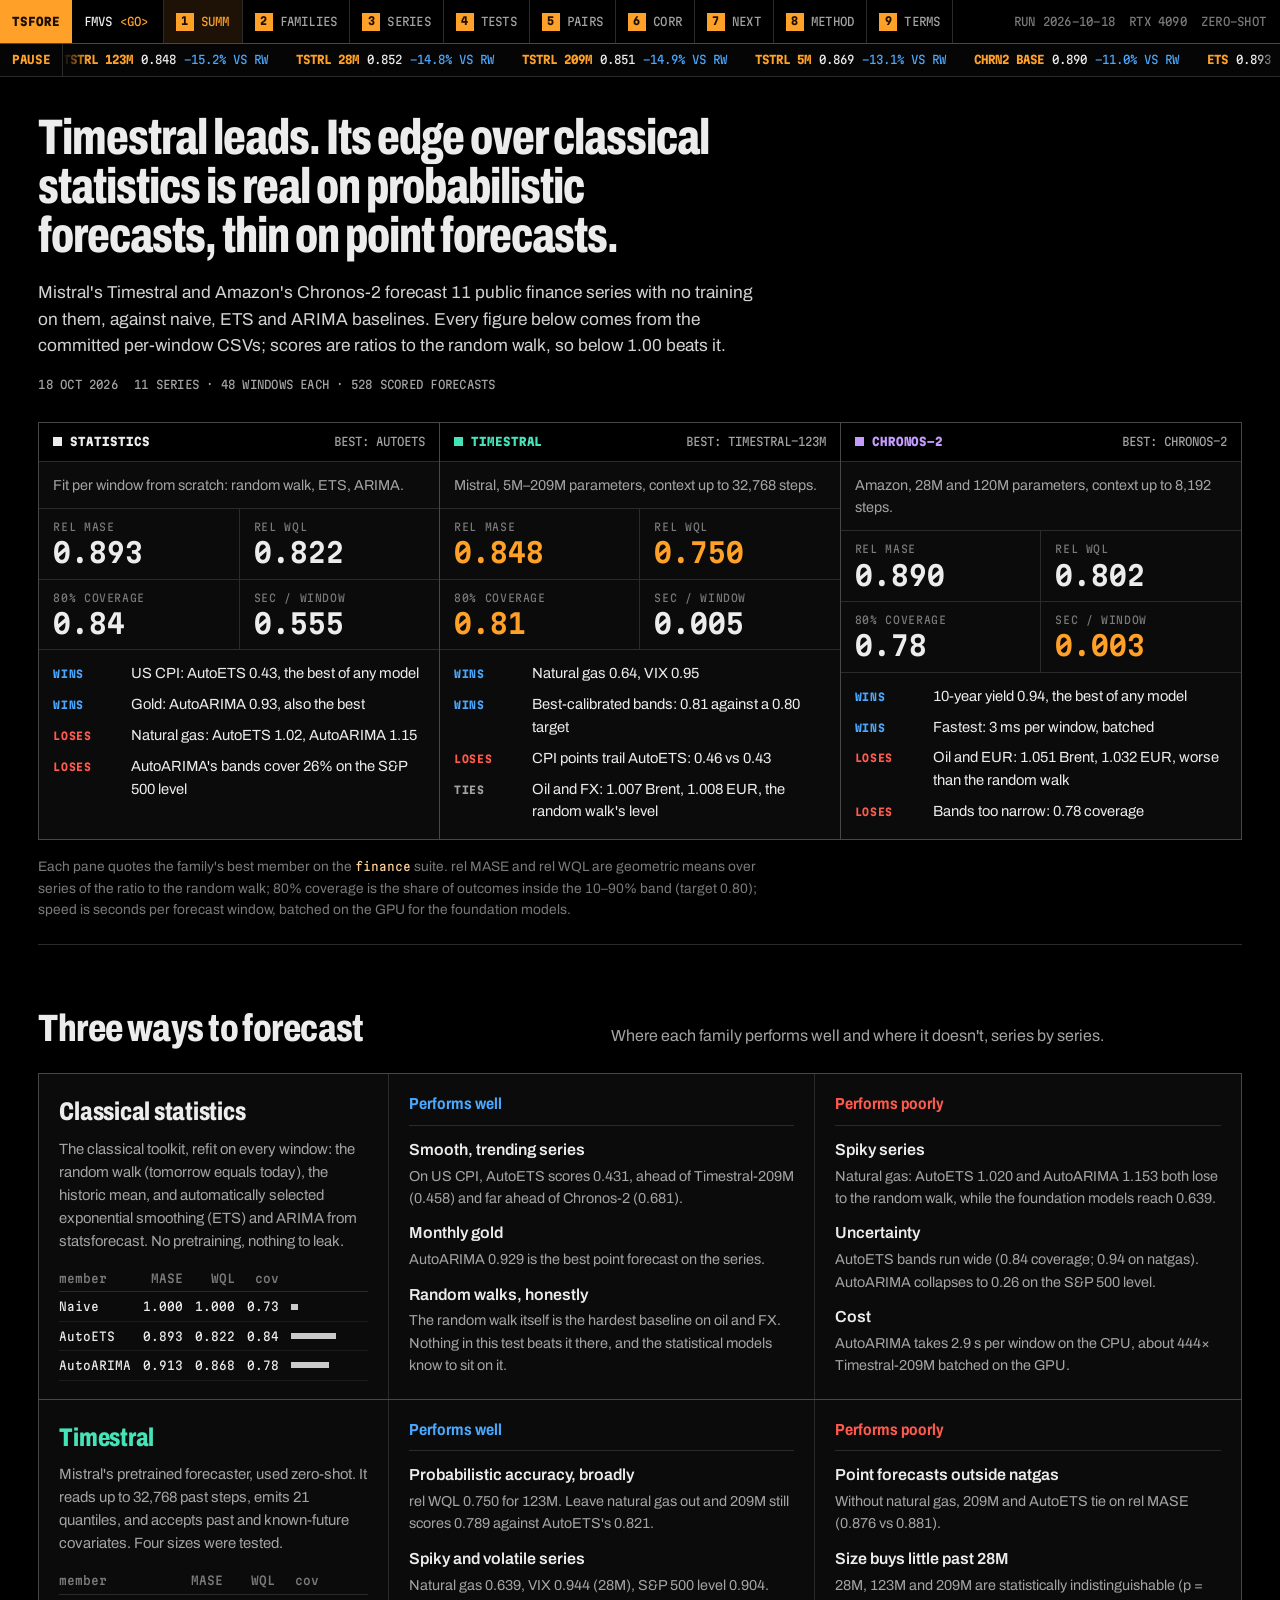
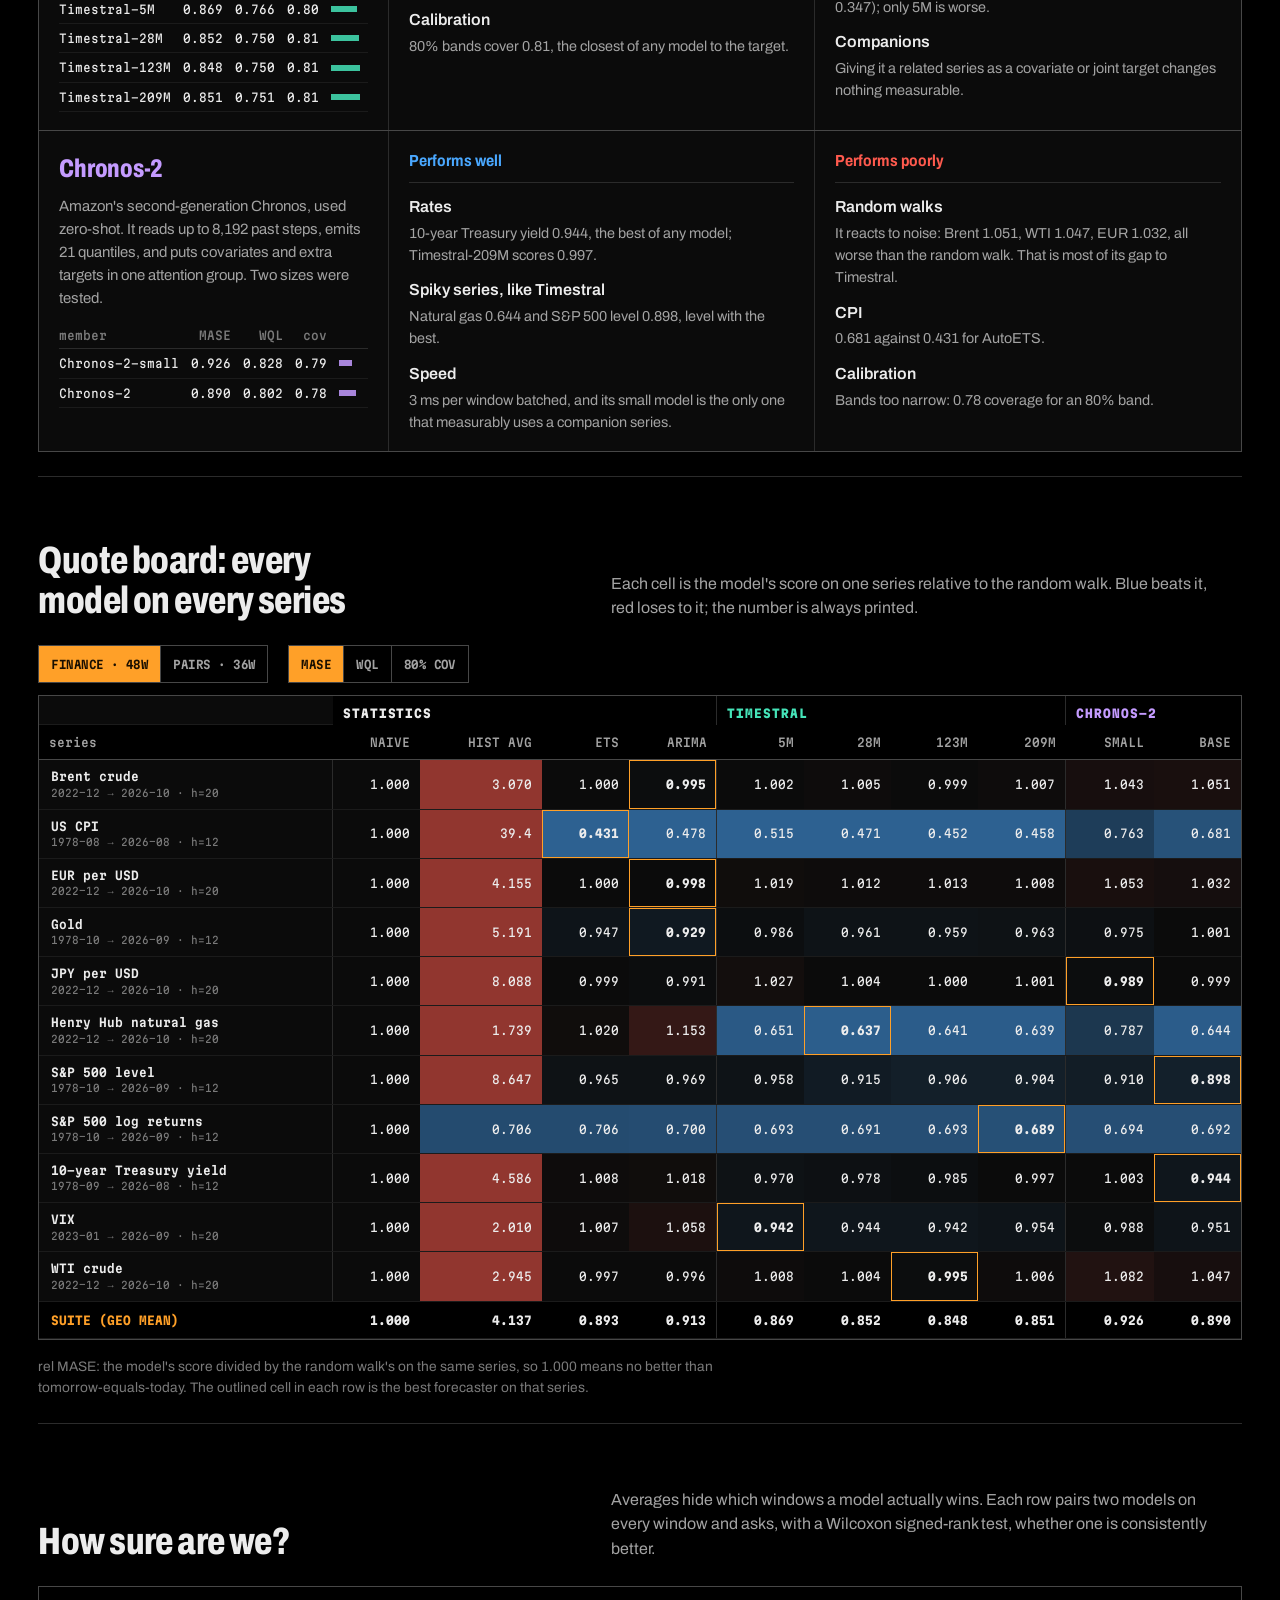
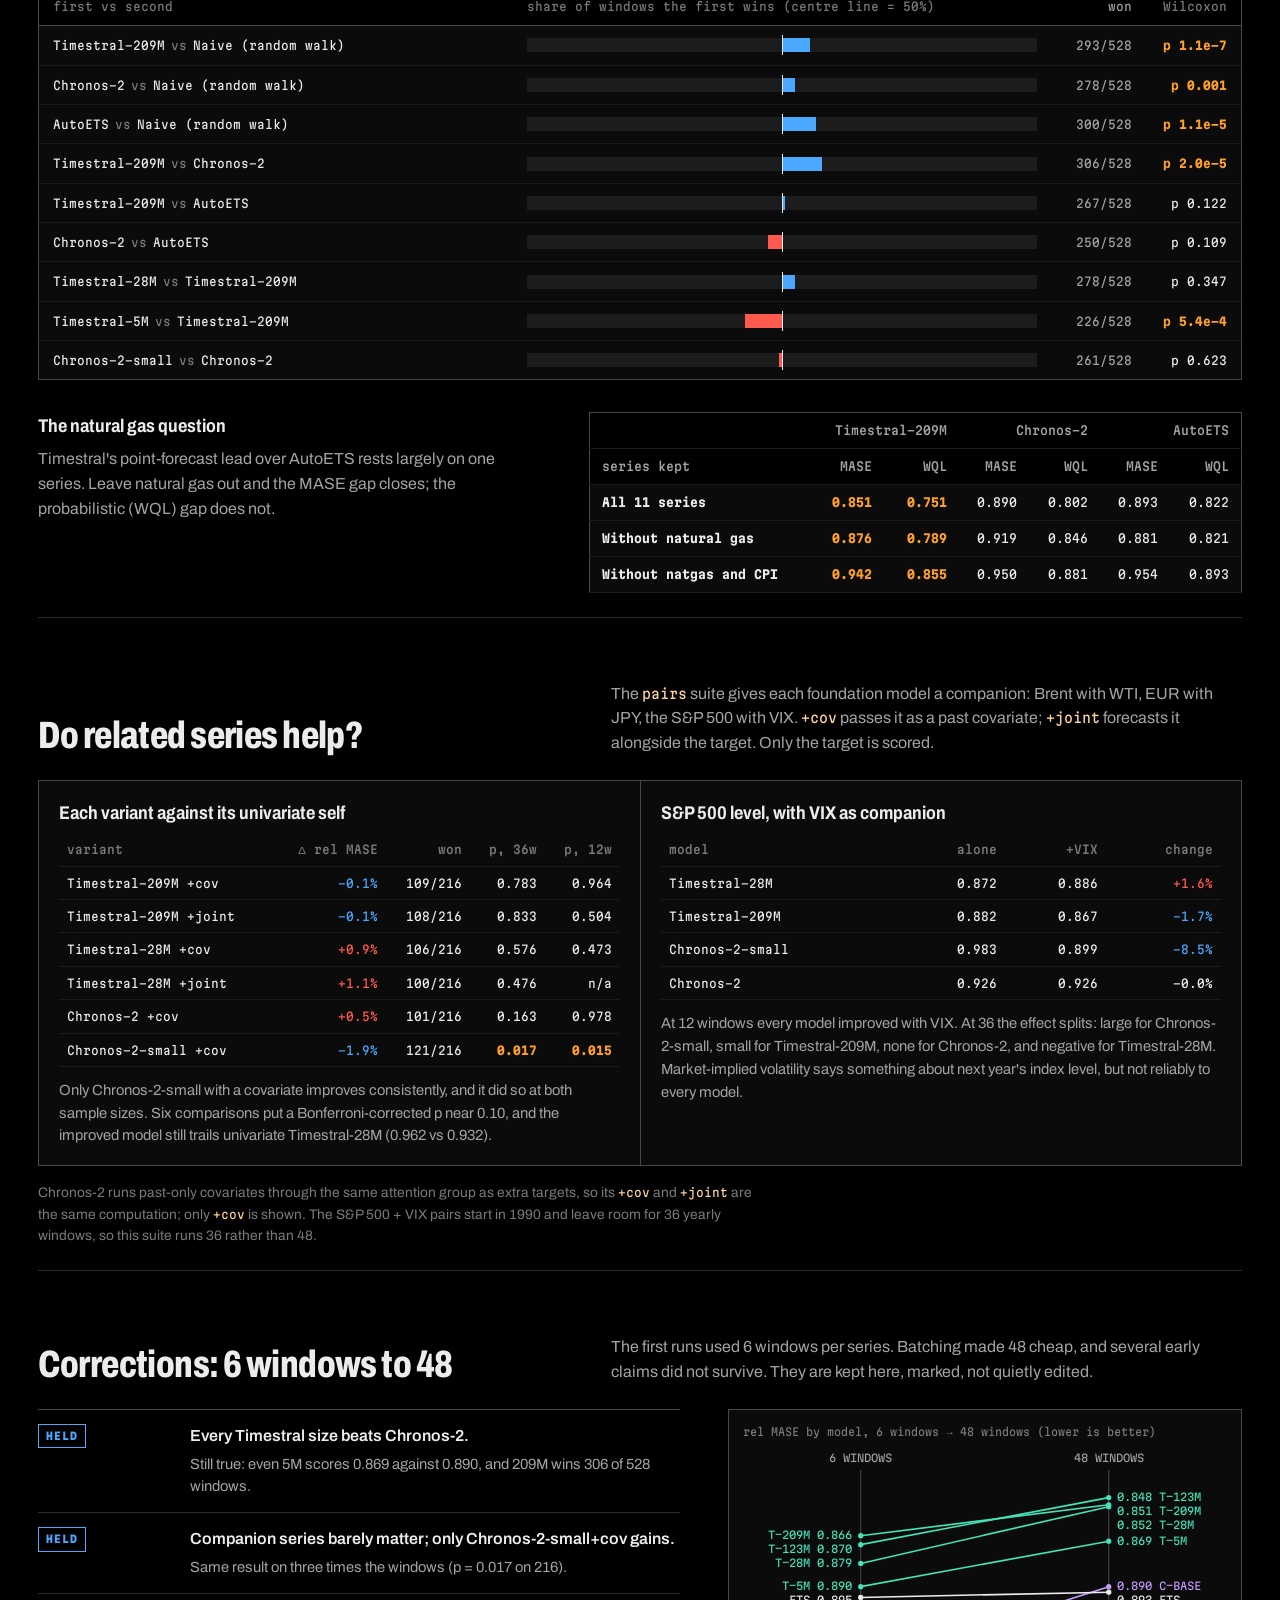
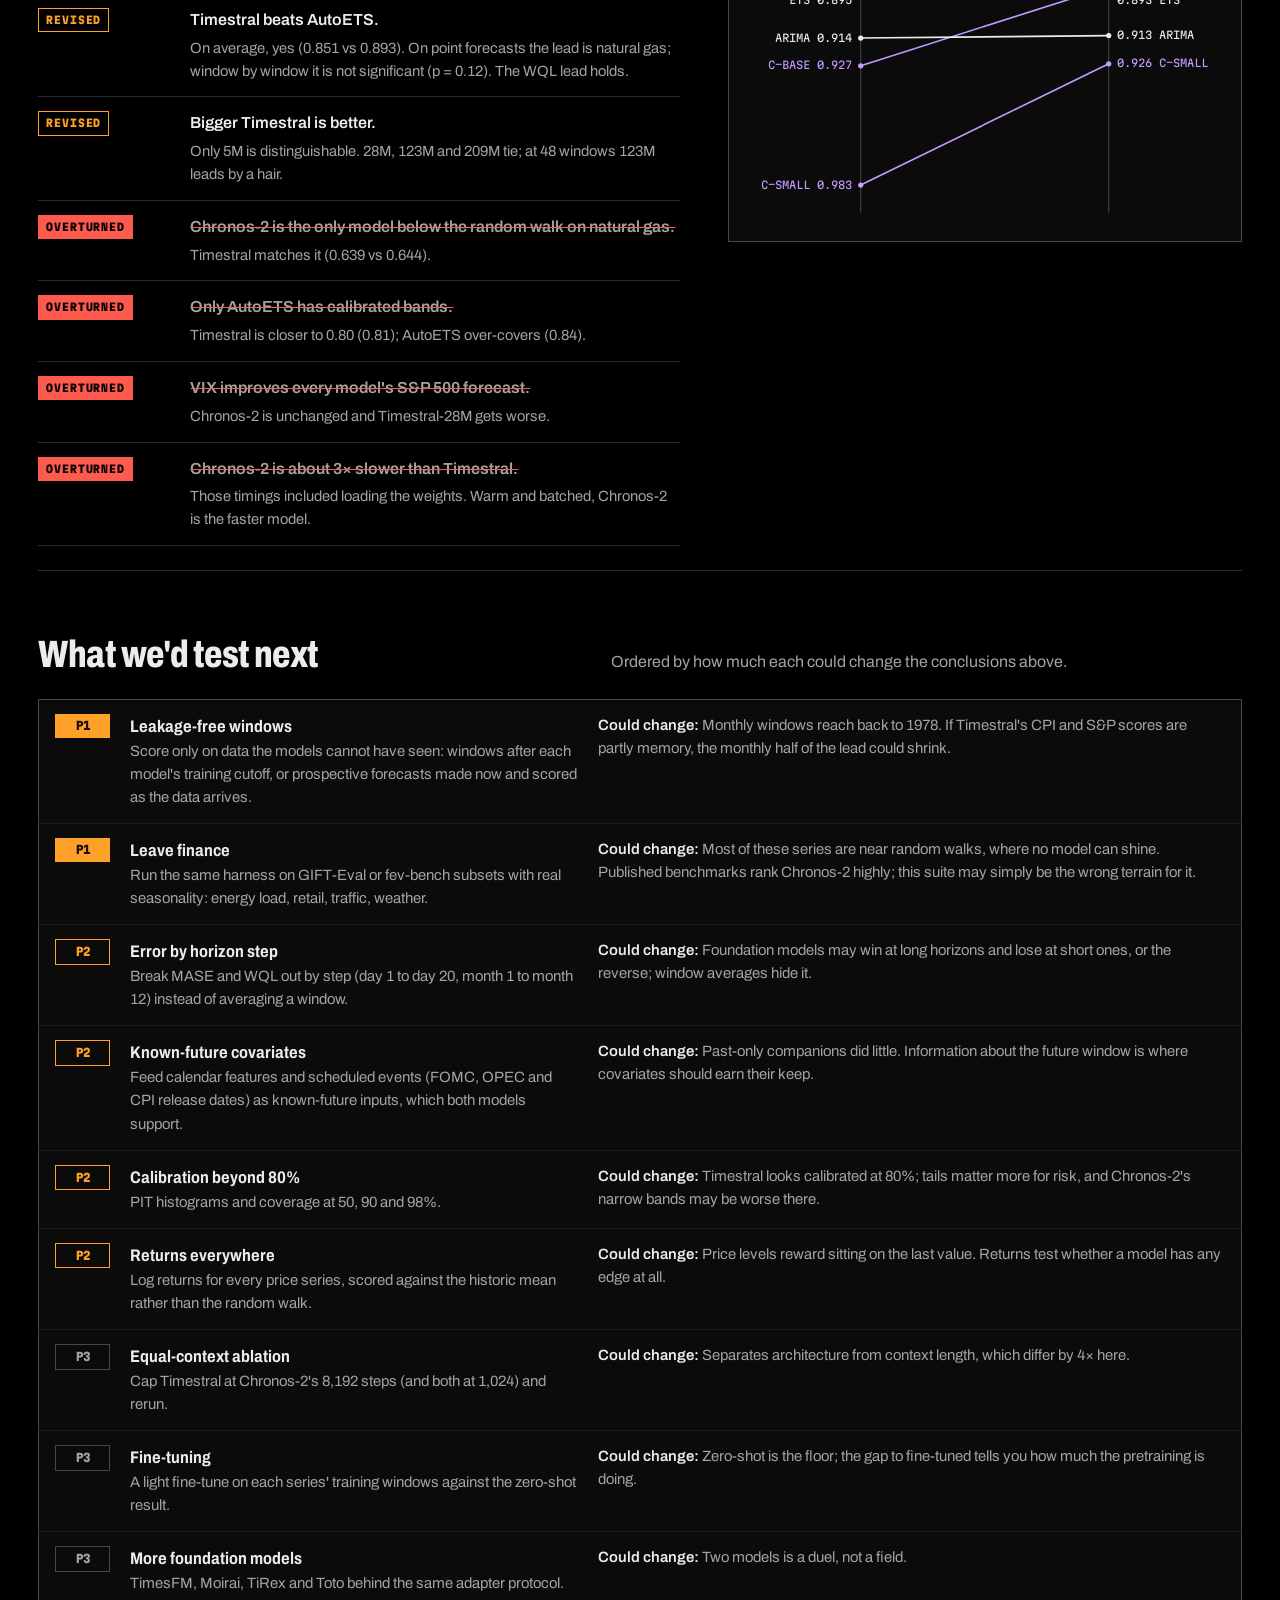
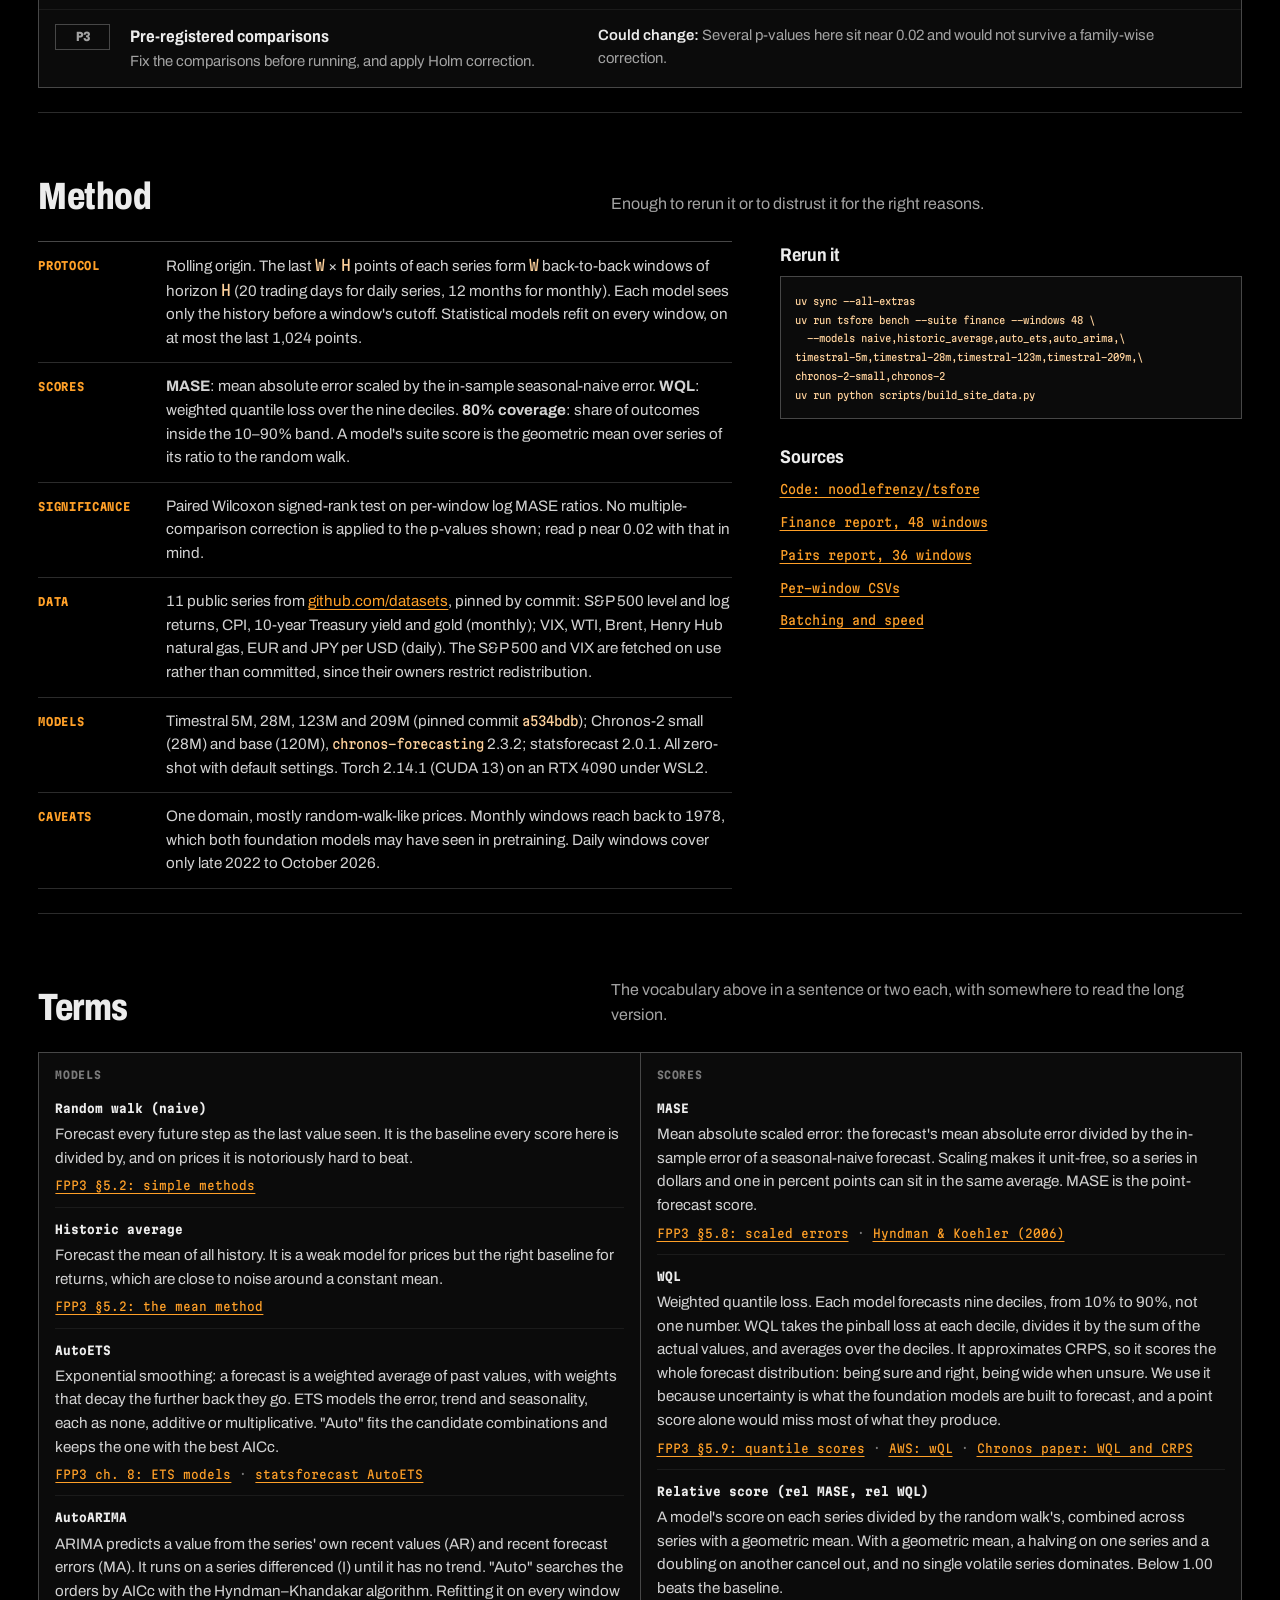
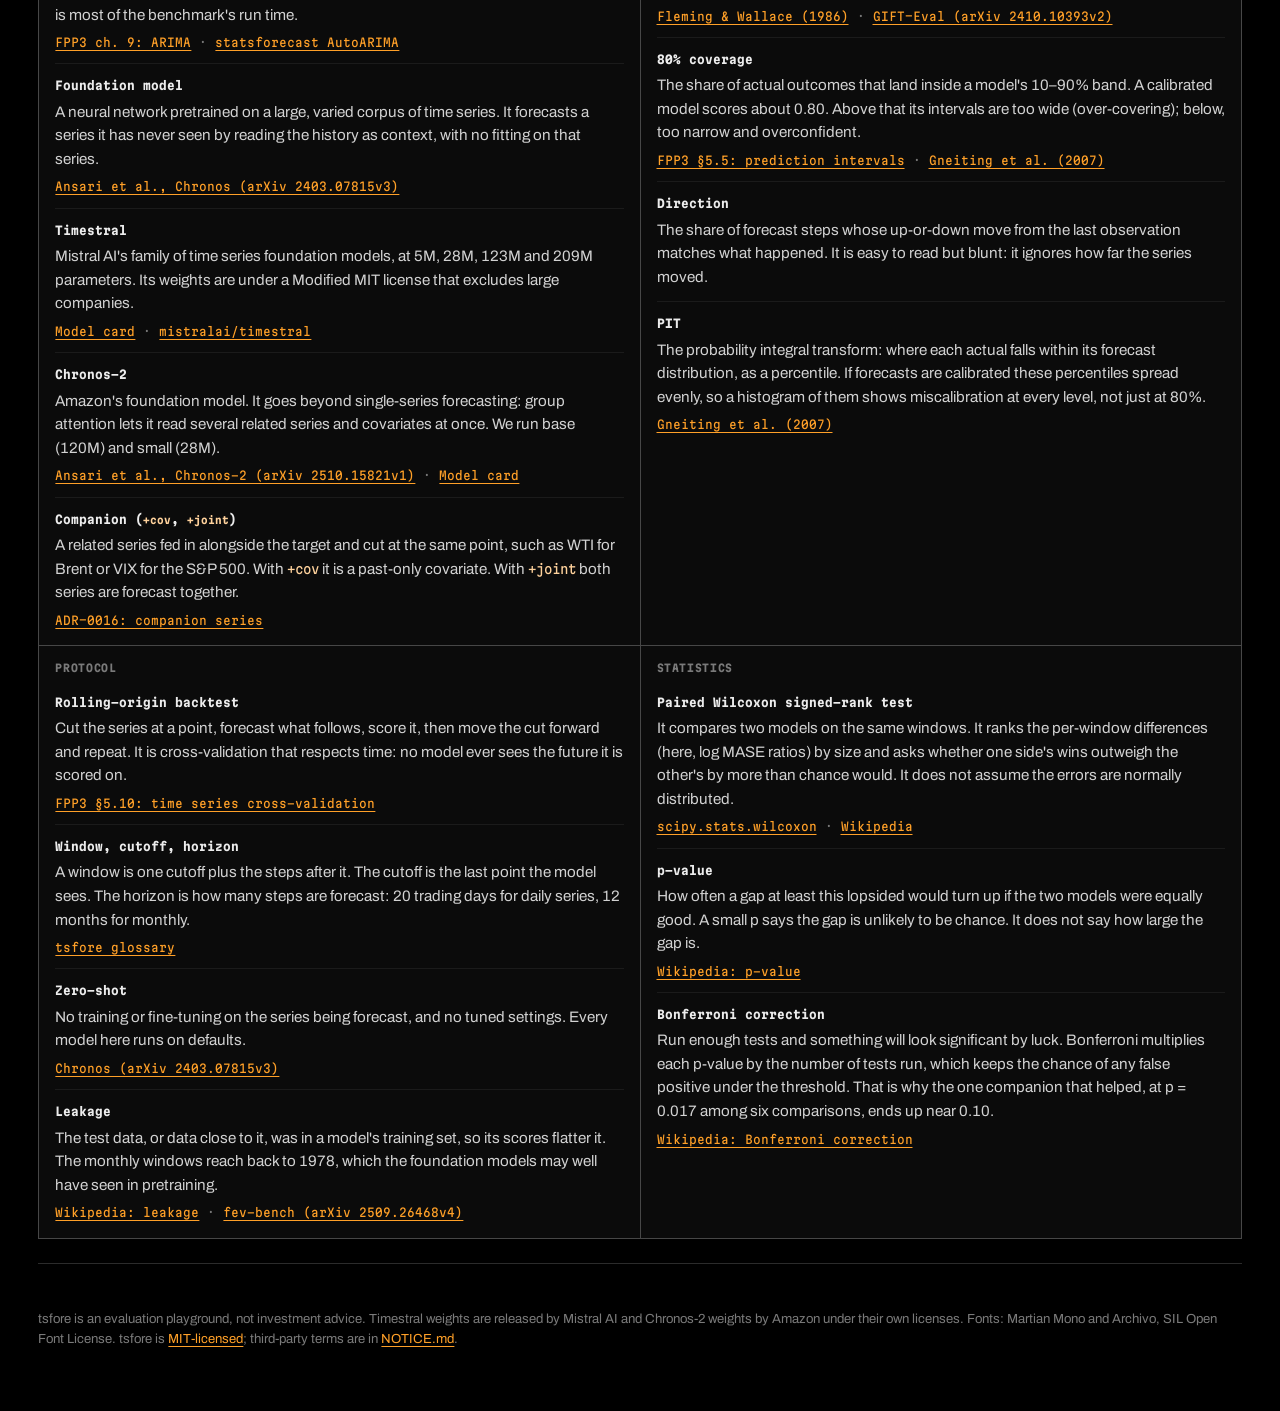
==== commit 4bc7a6f5: "feat(site): add a Terms section with definitions and explainer links Key 9 / TERMS. 21 terms in four" ====
--- a/index.html
+++ b/index.html
@@ -34,6 +34,7 @@
     <a href="#corrections" data-key="6"><kbd>6</kbd>CORR</a>
     <a href="#outlook" data-key="7"><kbd>7</kbd>NEXT</a>
     <a href="#method" data-key="8"><kbd>8</kbd>METHOD</a>
+    <a href="#terms" data-key="9"><kbd>9</kbd>TERMS</a>
   </nav>
   <div class="bar__status" aria-label="Run details"><span>RUN 2026-10-18</span><span>RTX 4090</span><span>ZERO-SHOT</span></div>
 </header>
@@ -159,6 +160,94 @@
       </div>
     </div>
   </section>
+
+  <section id="terms" class="sect" aria-labelledby="terms-h">
+    <header class="sect__head"><h2 id="terms-h">Terms</h2><p>The vocabulary above in a sentence or two each, with somewhere to read the long version.</p></header>
+    <div class="terms">
+      <div class="terms__group">
+        <h3 class="terms__cat">Models</h3>
+        <dl>
+          <div class="term" id="term-naive"><dt>Random walk (naive)</dt>
+            <dd><p>Forecast every future step as the last value seen. It is the baseline every score here is divided by, and on prices it is notoriously hard to beat.</p>
+            <p class="term__more"><a href="https://otexts.com/fpp3/toolbox.html#sec-simple-methods">FPP3 §5.2: simple methods</a></p></dd></div>
+          <div class="term" id="term-historic-average"><dt>Historic average</dt>
+            <dd><p>Forecast the mean of all history. It is a weak model for prices but the right baseline for returns, which are close to noise around a constant mean.</p>
+            <p class="term__more"><a href="https://otexts.com/fpp3/toolbox.html#sec-simple-methods">FPP3 §5.2: the mean method</a></p></dd></div>
+          <div class="term" id="term-ets"><dt>AutoETS</dt>
+            <dd><p>Exponential smoothing: a forecast is a weighted average of past values, with weights that decay the further back they go. ETS models the error, trend and seasonality, each as none, additive or multiplicative. "Auto" fits the candidate combinations and keeps the one with the best AICc.</p>
+            <p class="term__more"><a href="https://otexts.com/fpp3/exponential-smoothing.html#sec-ets">FPP3 ch. 8: ETS models</a> · <a href="https://nixtlaverse.nixtla.io/statsforecast/docs/models/autoets.html">statsforecast AutoETS</a></p></dd></div>
+          <div class="term" id="term-arima"><dt>AutoARIMA</dt>
+            <dd><p>ARIMA predicts a value from the series' own recent values (AR) and recent forecast errors (MA). It runs on a series differenced (I) until it has no trend. "Auto" searches the orders by AICc with the Hyndman–Khandakar algorithm. Refitting it on every window is most of the benchmark's run time.</p>
+            <p class="term__more"><a href="https://otexts.com/fpp3/arima.html">FPP3 ch. 9: ARIMA</a> · <a href="https://nixtlaverse.nixtla.io/statsforecast/docs/models/autoarima.html">statsforecast AutoARIMA</a></p></dd></div>
+          <div class="term" id="term-foundation"><dt>Foundation model</dt>
+            <dd><p>A neural network pretrained on a large, varied corpus of time series. It forecasts a series it has never seen by reading the history as context, with no fitting on that series.</p>
+            <p class="term__more"><a href="https://arxiv.org/abs/2403.07815v3">Ansari et al., Chronos (arXiv 2403.07815v3)</a></p></dd></div>
+          <div class="term" id="term-timestral"><dt>Timestral</dt>
+            <dd><p>Mistral AI's family of time series foundation models, at 5M, 28M, 123M and 209M parameters. Its weights are under a Modified MIT license that excludes large companies.</p>
+            <p class="term__more"><a href="https://huggingface.co/mistralai/Timestral-123M">Model card</a> · <a href="https://github.com/mistralai/timestral">mistralai/timestral</a></p></dd></div>
+          <div class="term" id="term-chronos2"><dt>Chronos-2</dt>
+            <dd><p>Amazon's foundation model. It goes beyond single-series forecasting: group attention lets it read several related series and covariates at once. We run base (120M) and small (28M).</p>
+            <p class="term__more"><a href="https://arxiv.org/abs/2510.15821v1">Ansari et al., Chronos-2 (arXiv 2510.15821v1)</a> · <a href="https://huggingface.co/amazon/chronos-2">Model card</a></p></dd></div>
+          <div class="term" id="term-companion"><dt>Companion (<code>+cov</code>, <code>+joint</code>)</dt>
+            <dd><p>A related series fed in alongside the target and cut at the same point, such as WTI for Brent or VIX for the S&amp;P 500. With <code>+cov</code> it is a past-only covariate. With <code>+joint</code> both series are forecast together.</p>
+            <p class="term__more"><a href="https://github.com/noodlefrenzy/tsfore/blob/main/docs/adrs/0016-companion-series-for-multivariate-evaluation.md">ADR-0016: companion series</a></p></dd></div>
+        </dl>
+      </div>
+      <div class="terms__group">
+        <h3 class="terms__cat">Scores</h3>
+        <dl>
+          <div class="term" id="term-mase"><dt>MASE</dt>
+            <dd><p>Mean absolute scaled error: the forecast's mean absolute error divided by the in-sample error of a seasonal-naive forecast. Scaling makes it unit-free, so a series in dollars and one in percent points can sit in the same average. MASE is the point-forecast score.</p>
+            <p class="term__more"><a href="https://otexts.com/fpp3/toolbox.html#sec-accuracy">FPP3 §5.8: scaled errors</a> · <a href="https://doi.org/10.1016/j.ijforecast.2006.03.001">Hyndman &amp; Koehler (2006)</a></p></dd></div>
+          <div class="term" id="term-wql"><dt>WQL</dt>
+            <dd><p>Weighted quantile loss. Each model forecasts nine deciles, from 10% to 90%, not one number. WQL takes the pinball loss at each decile, divides it by the sum of the actual values, and averages over the deciles. It approximates CRPS, so it scores the whole forecast distribution: being sure and right, being wide when unsure. We use it because uncertainty is what the foundation models are built to forecast, and a point score alone would miss most of what they produce.</p>
+            <p class="term__more"><a href="https://otexts.com/fpp3/toolbox.html#sec-distaccuracy">FPP3 §5.9: quantile scores</a> · <a href="https://docs.aws.amazon.com/forecast/latest/dg/metrics.html">AWS: wQL</a> · <a href="https://arxiv.org/abs/2403.07815v3">Chronos paper: WQL and CRPS</a></p></dd></div>
+          <div class="term" id="term-relative"><dt>Relative score (rel MASE, rel WQL)</dt>
+            <dd><p>A model's score on each series divided by the random walk's, combined across series with a geometric mean. With a geometric mean, a halving on one series and a doubling on another cancel out, and no single volatile series dominates. Below 1.00 beats the baseline.</p>
+            <p class="term__more"><a href="https://doi.org/10.1145/5666.5673">Fleming &amp; Wallace (1986)</a> · <a href="https://arxiv.org/abs/2410.10393v2">GIFT-Eval (arXiv 2410.10393v2)</a></p></dd></div>
+          <div class="term" id="term-coverage"><dt>80% coverage</dt>
+            <dd><p>The share of actual outcomes that land inside a model's 10–90% band. A calibrated model scores about 0.80. Above that its intervals are too wide (over-covering); below, too narrow and overconfident.</p>
+            <p class="term__more"><a href="https://otexts.com/fpp3/toolbox.html#sec-prediction-intervals">FPP3 §5.5: prediction intervals</a> · <a href="https://doi.org/10.1111/j.1467-9868.2007.00587.x">Gneiting et al. (2007)</a></p></dd></div>
+          <div class="term" id="term-direction"><dt>Direction</dt>
+            <dd><p>The share of forecast steps whose up-or-down move from the last observation matches what happened. It is easy to read but blunt: it ignores how far the series moved.</p></dd></div>
+          <div class="term" id="term-pit"><dt>PIT</dt>
+            <dd><p>The probability integral transform: where each actual falls within its forecast distribution, as a percentile. If forecasts are calibrated these percentiles spread evenly, so a histogram of them shows miscalibration at every level, not just at 80%.</p>
+            <p class="term__more"><a href="https://doi.org/10.1111/j.1467-9868.2007.00587.x">Gneiting et al. (2007)</a></p></dd></div>
+        </dl>
+      </div>
+      <div class="terms__group">
+        <h3 class="terms__cat">Protocol</h3>
+        <dl>
+          <div class="term" id="term-rolling-origin"><dt>Rolling-origin backtest</dt>
+            <dd><p>Cut the series at a point, forecast what follows, score it, then move the cut forward and repeat. It is cross-validation that respects time: no model ever sees the future it is scored on.</p>
+            <p class="term__more"><a href="https://otexts.com/fpp3/toolbox.html#sec-tscv">FPP3 §5.10: time series cross-validation</a></p></dd></div>
+          <div class="term" id="term-window"><dt>Window, cutoff, horizon</dt>
+            <dd><p>A window is one cutoff plus the steps after it. The cutoff is the last point the model sees. The horizon is how many steps are forecast: 20 trading days for daily series, 12 months for monthly.</p>
+            <p class="term__more"><a href="https://github.com/noodlefrenzy/tsfore/blob/main/docs/glossary.md">tsfore glossary</a></p></dd></div>
+          <div class="term" id="term-zero-shot"><dt>Zero-shot</dt>
+            <dd><p>No training or fine-tuning on the series being forecast, and no tuned settings. Every model here runs on defaults.</p>
+            <p class="term__more"><a href="https://arxiv.org/abs/2403.07815v3">Chronos (arXiv 2403.07815v3)</a></p></dd></div>
+          <div class="term" id="term-leakage"><dt>Leakage</dt>
+            <dd><p>The test data, or data close to it, was in a model's training set, so its scores flatter it. The monthly windows reach back to 1978, which the foundation models may well have seen in pretraining.</p>
+            <p class="term__more"><a href="https://en.wikipedia.org/w/index.php?title=Leakage_(machine_learning)&amp;oldid=1371869141">Wikipedia: leakage</a> · <a href="https://arxiv.org/abs/2509.26468v4">fev-bench (arXiv 2509.26468v4)</a></p></dd></div>
+        </dl>
+      </div>
+      <div class="terms__group">
+        <h3 class="terms__cat">Statistics</h3>
+        <dl>
+          <div class="term" id="term-wilcoxon"><dt>Paired Wilcoxon signed-rank test</dt>
+            <dd><p>It compares two models on the same windows. It ranks the per-window differences (here, log MASE ratios) by size and asks whether one side's wins outweigh the other's by more than chance would. It does not assume the errors are normally distributed.</p>
+            <p class="term__more"><a href="https://docs.scipy.org/doc/scipy/reference/generated/scipy.stats.wilcoxon.html">scipy.stats.wilcoxon</a> · <a href="https://en.wikipedia.org/w/index.php?title=Wilcoxon_signed-rank_test&amp;oldid=1366509069">Wikipedia</a></p></dd></div>
+          <div class="term" id="term-p-value"><dt>p-value</dt>
+            <dd><p>How often a gap at least this lopsided would turn up if the two models were equally good. A small p says the gap is unlikely to be chance. It does not say how large the gap is.</p>
+            <p class="term__more"><a href="https://en.wikipedia.org/w/index.php?title=P-value&amp;oldid=1378624770">Wikipedia: p-value</a></p></dd></div>
+          <div class="term" id="term-bonferroni"><dt>Bonferroni correction</dt>
+            <dd><p>Run enough tests and something will look significant by luck. Bonferroni multiplies each p-value by the number of tests run, which keeps the chance of any false positive under the threshold. That is why the one companion that helped, at p = 0.017 among six comparisons, ends up near 0.10.</p>
+            <p class="term__more"><a href="https://en.wikipedia.org/w/index.php?title=Bonferroni_correction&amp;oldid=1377938590">Wikipedia: Bonferroni correction</a></p></dd></div>
+        </dl>
+      </div>
+    </div>
+  </section>
 </main>
 
 <footer class="foot">
--- a/style.css
+++ b/style.css
@@ -301,6 +301,19 @@
 .links { list-style: none; padding: 0; margin: 0; display: grid; gap: 8px; }
 .links a { font-family: var(--mono); font-stretch: 87.5%; font-size: 0.78rem; }
 
+/* ---- terms ---- */
+.terms { display: grid; grid-template-columns: repeat(2, minmax(0, 1fr)); gap: 1px; background: var(--rule-hi); border: 1px solid var(--rule-hi); }
+.terms__group { background: var(--pane); padding: 14px 16px 4px; }
+.terms__cat { margin: 0 0 4px; font-family: var(--mono); font-stretch: 87.5%; font-size: 0.66rem; font-weight: 700; letter-spacing: 0.06em; text-transform: uppercase; color: var(--dim); }
+.terms dl { margin: 0; }
+.term { padding: 12px 0; border-top: 1px solid var(--row); }
+.term:first-child { border-top: 0; }
+.term dt { font-family: var(--mono); font-stretch: 87.5%; font-size: 0.74rem; font-weight: 700; color: var(--text); }
+.term dd { margin: 6px 0 0; }
+.term dd p { margin: 0; color: var(--prose); font-size: 0.95rem; max-width: 70ch; }
+.term dd .term__more { margin-top: 6px; color: var(--dim); font-family: var(--mono); font-stretch: 87.5%; font-size: 0.74rem; }
+.term:target dt { color: var(--amber); }
+
 .foot { max-width: 1320px; margin: 0 auto; padding: 32px var(--gutter) 48px; color: var(--dim); font-size: 0.82rem; }
 
 /* ---- responsive ---- */
@@ -313,7 +326,7 @@
 }
 @media (max-width: 860px) {
   .panes { grid-template-columns: 1fr; }
-  .sect__head, .ablation, .corr, .method, .comp { grid-template-columns: minmax(0, 1fr); }
+  .sect__head, .ablation, .corr, .method, .comp, .terms { grid-template-columns: minmax(0, 1fr); }
   .test--head { display: none; }
   .slope { position: static; }
   .test { grid-template-columns: minmax(0, 1fr) 5.5em 5.5em; }
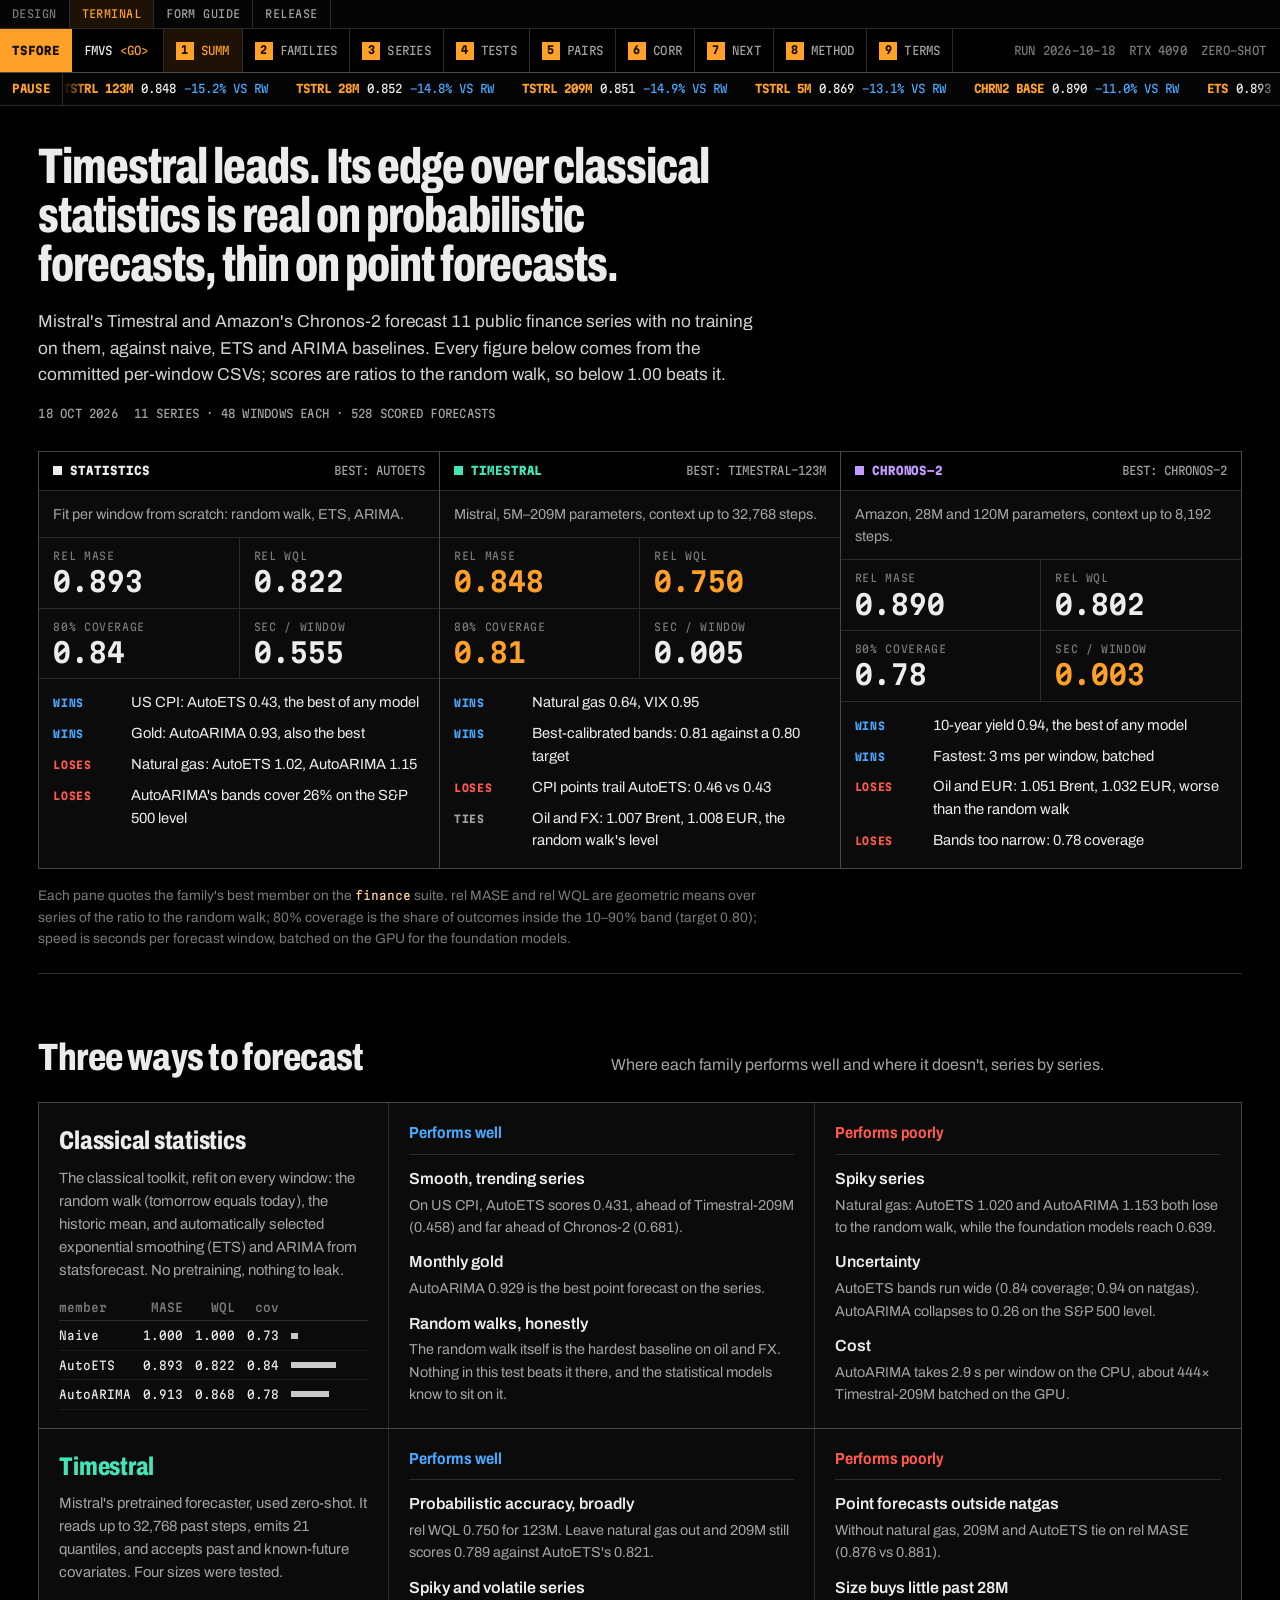
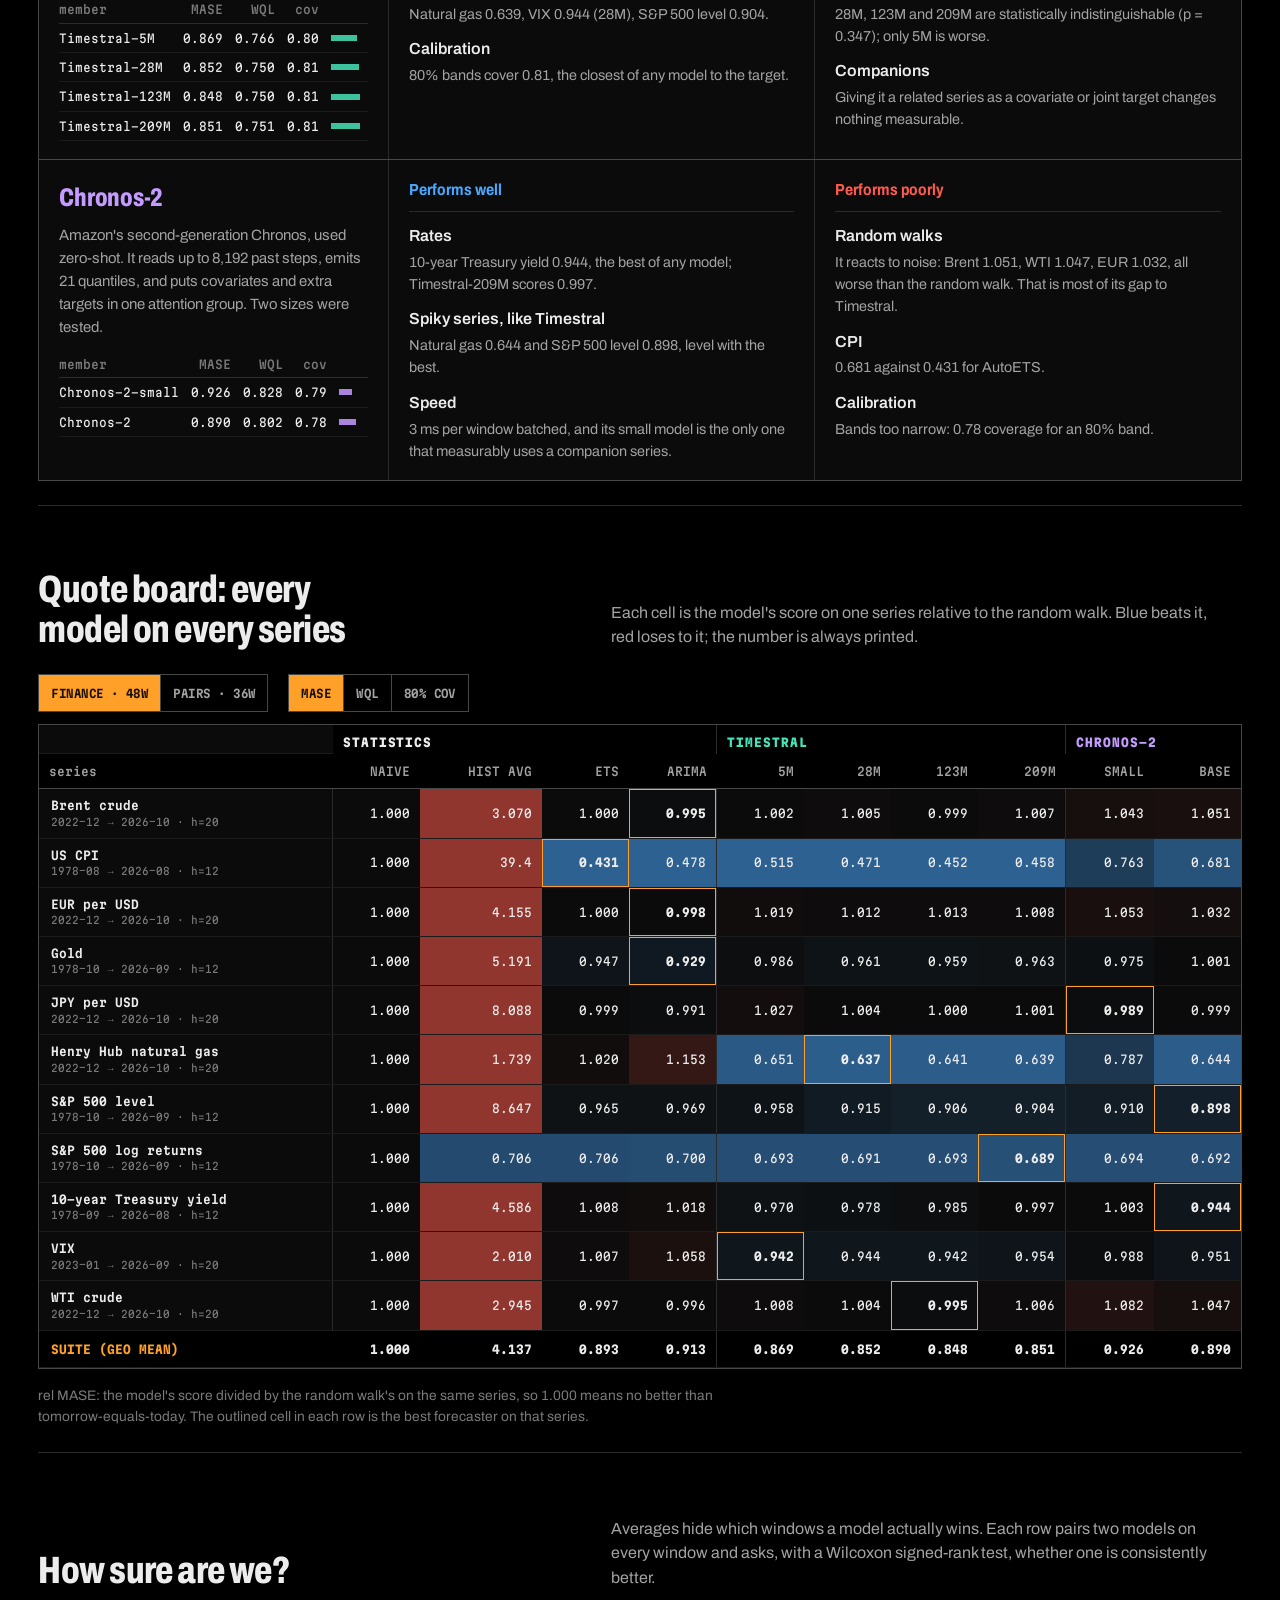
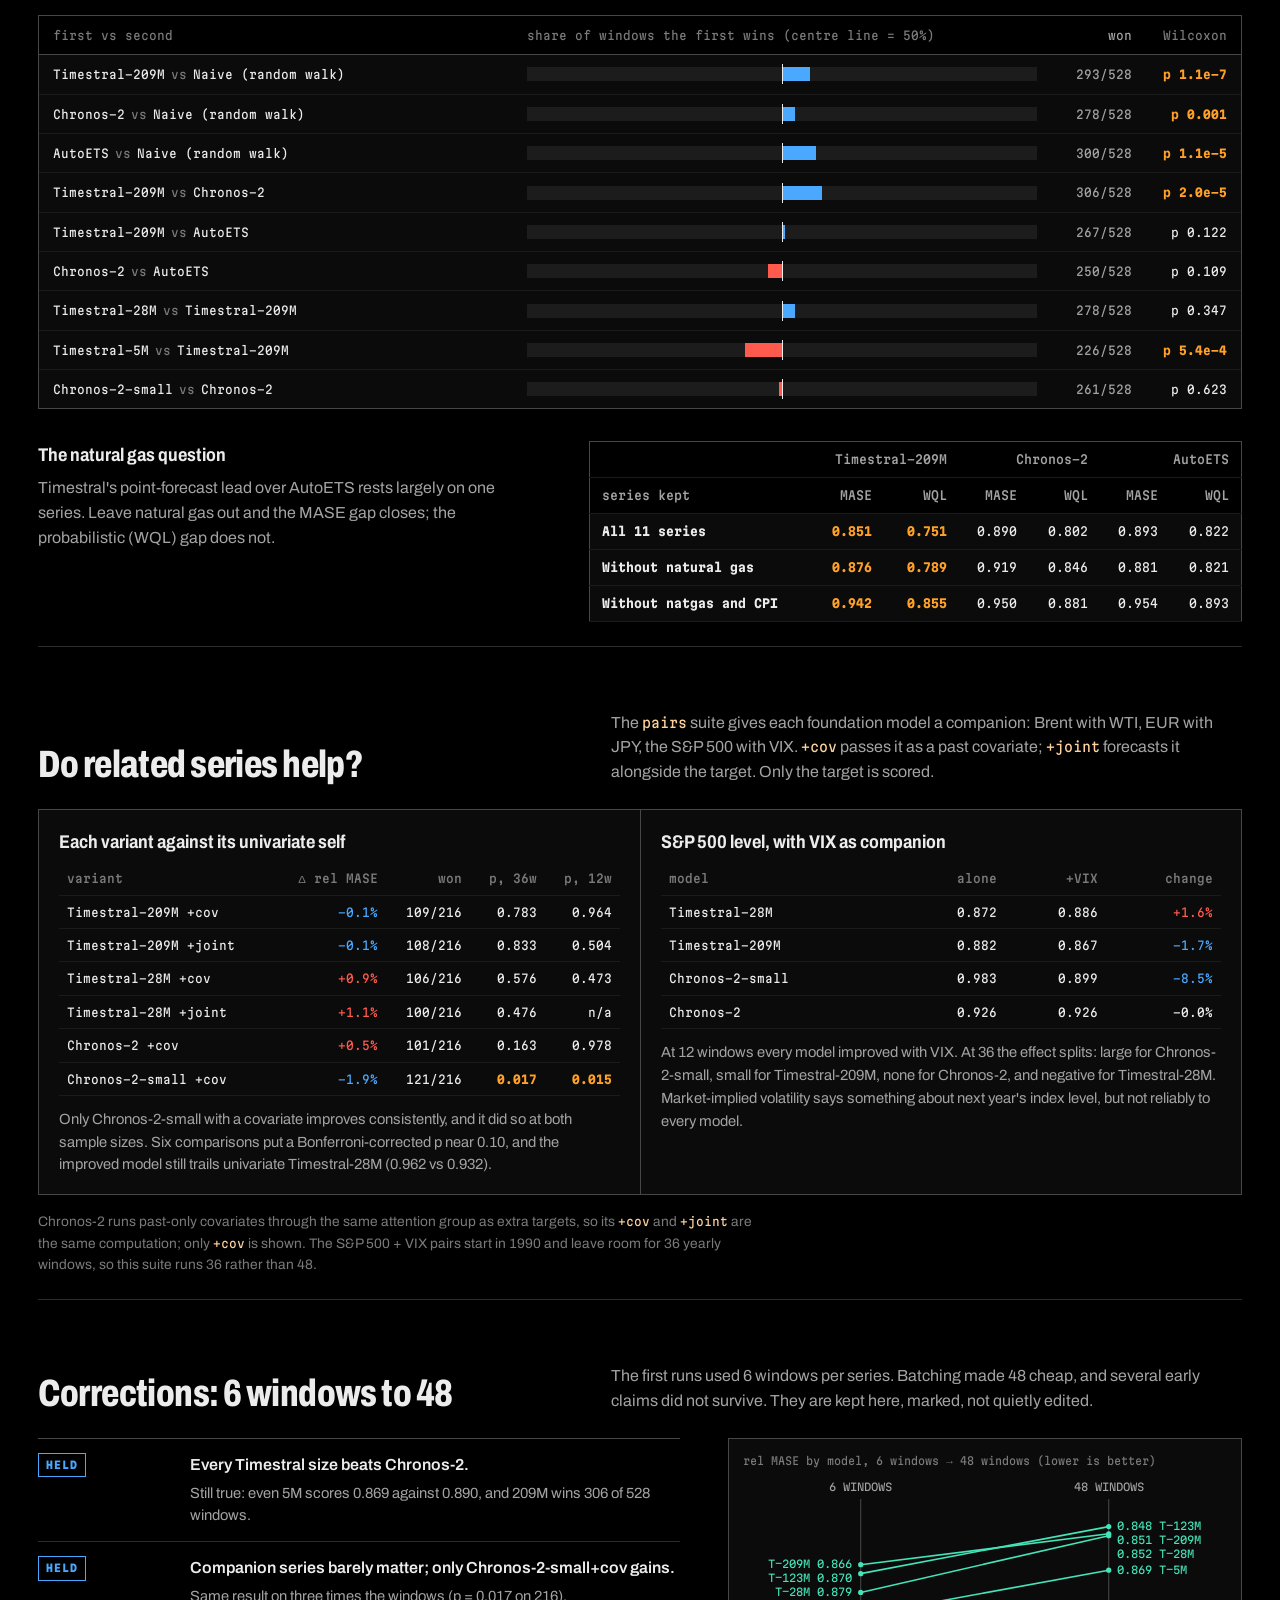
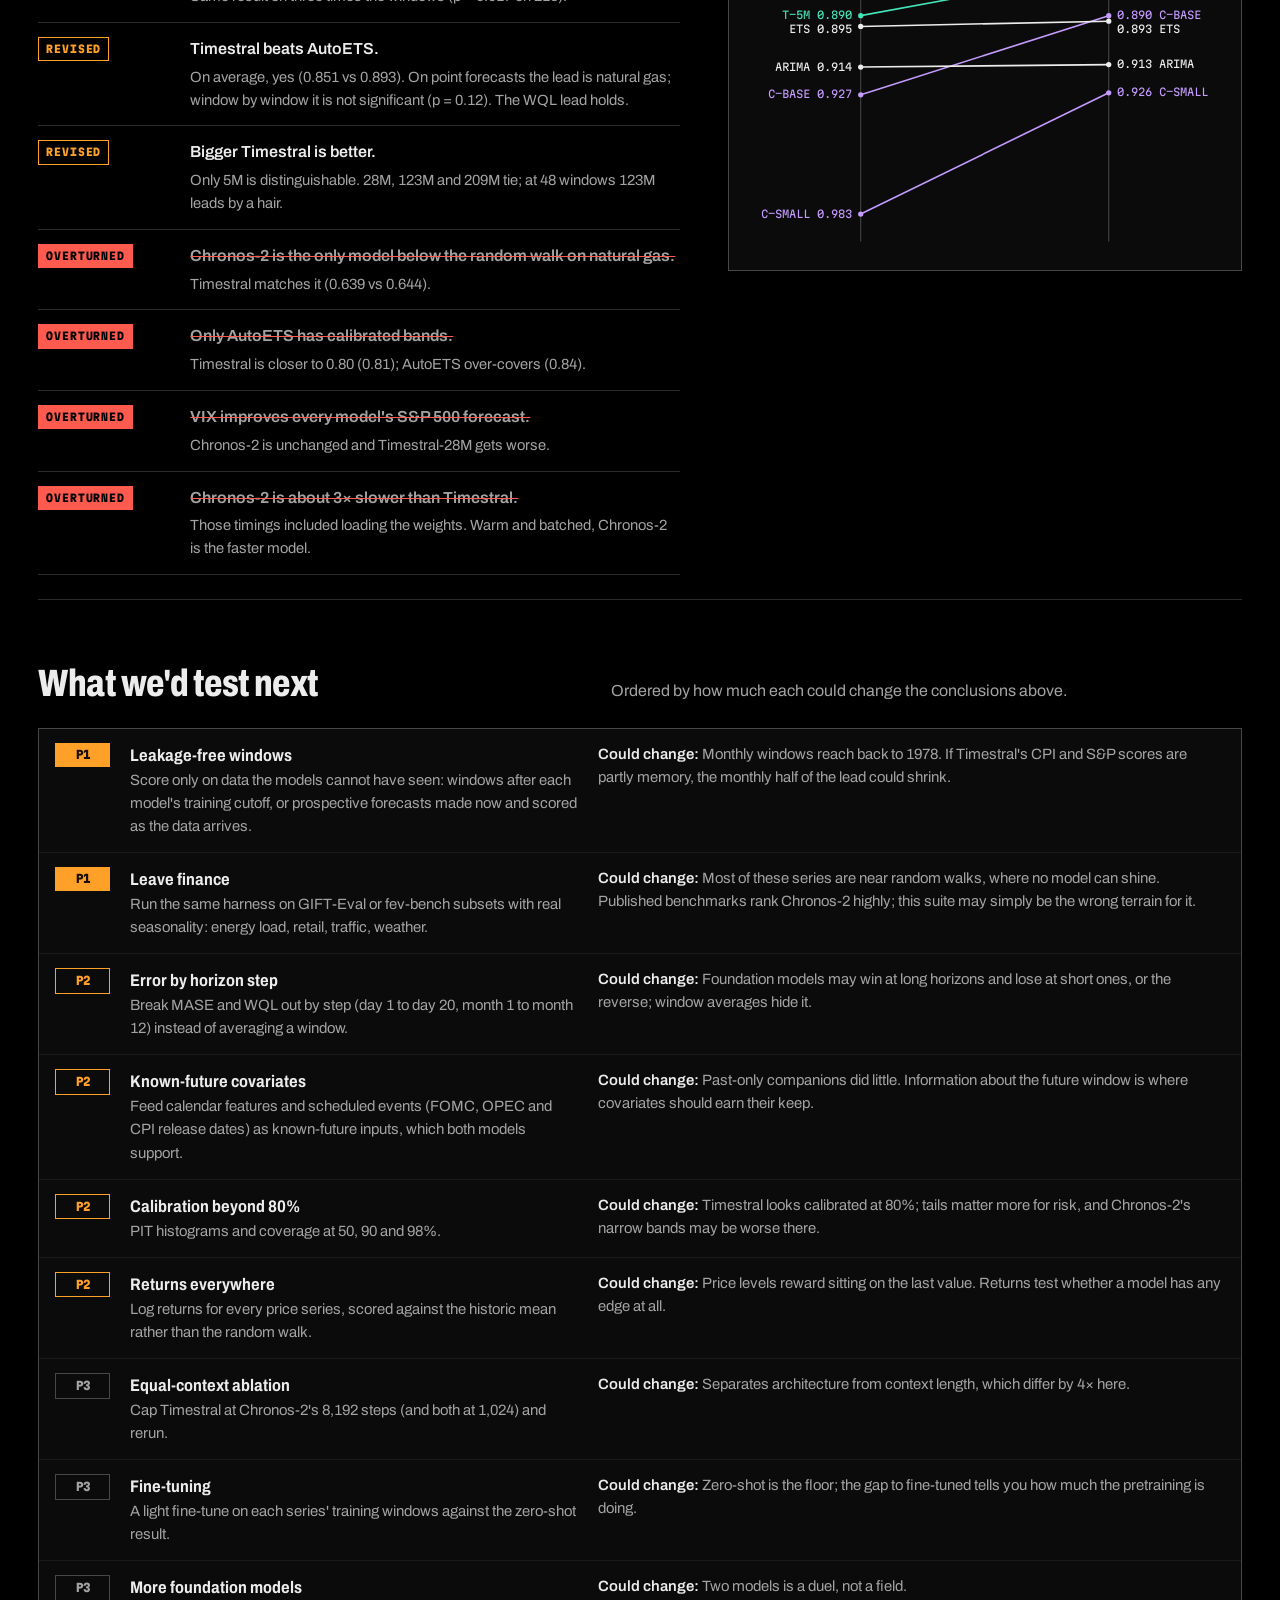
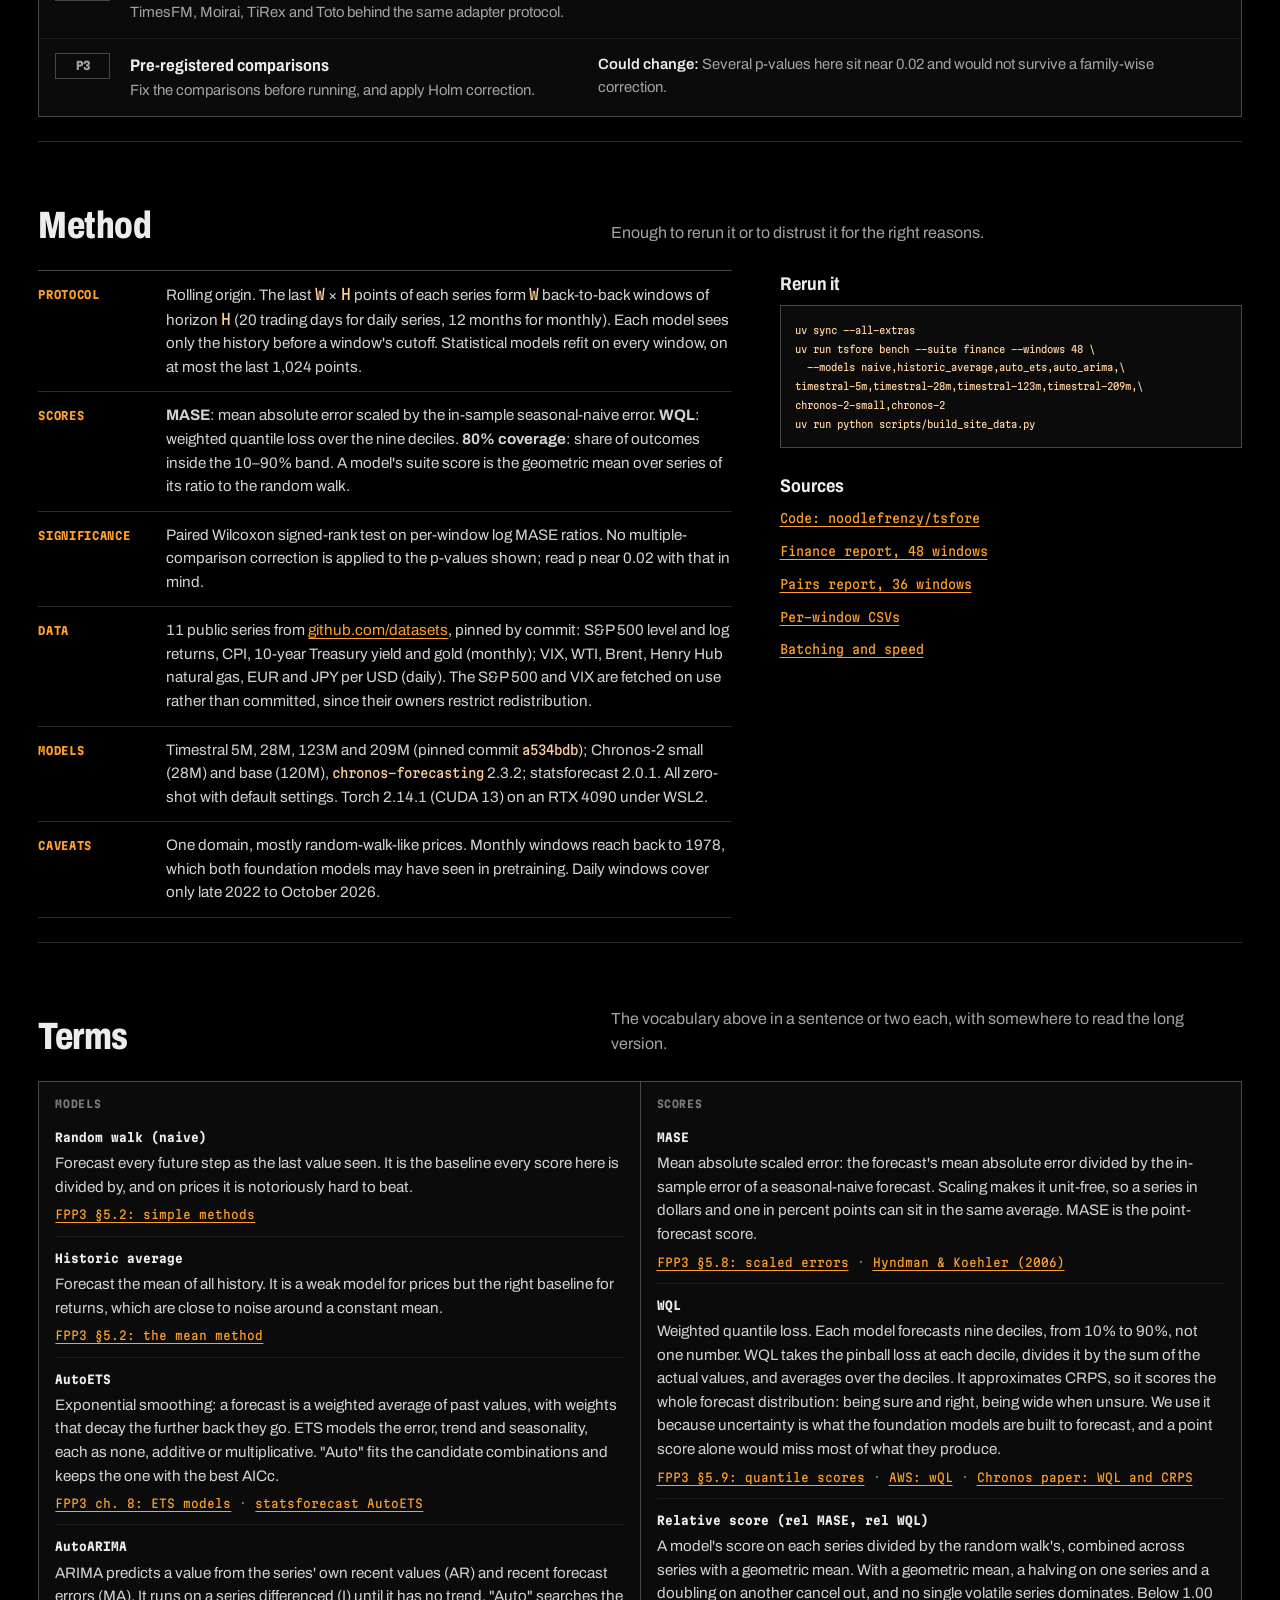
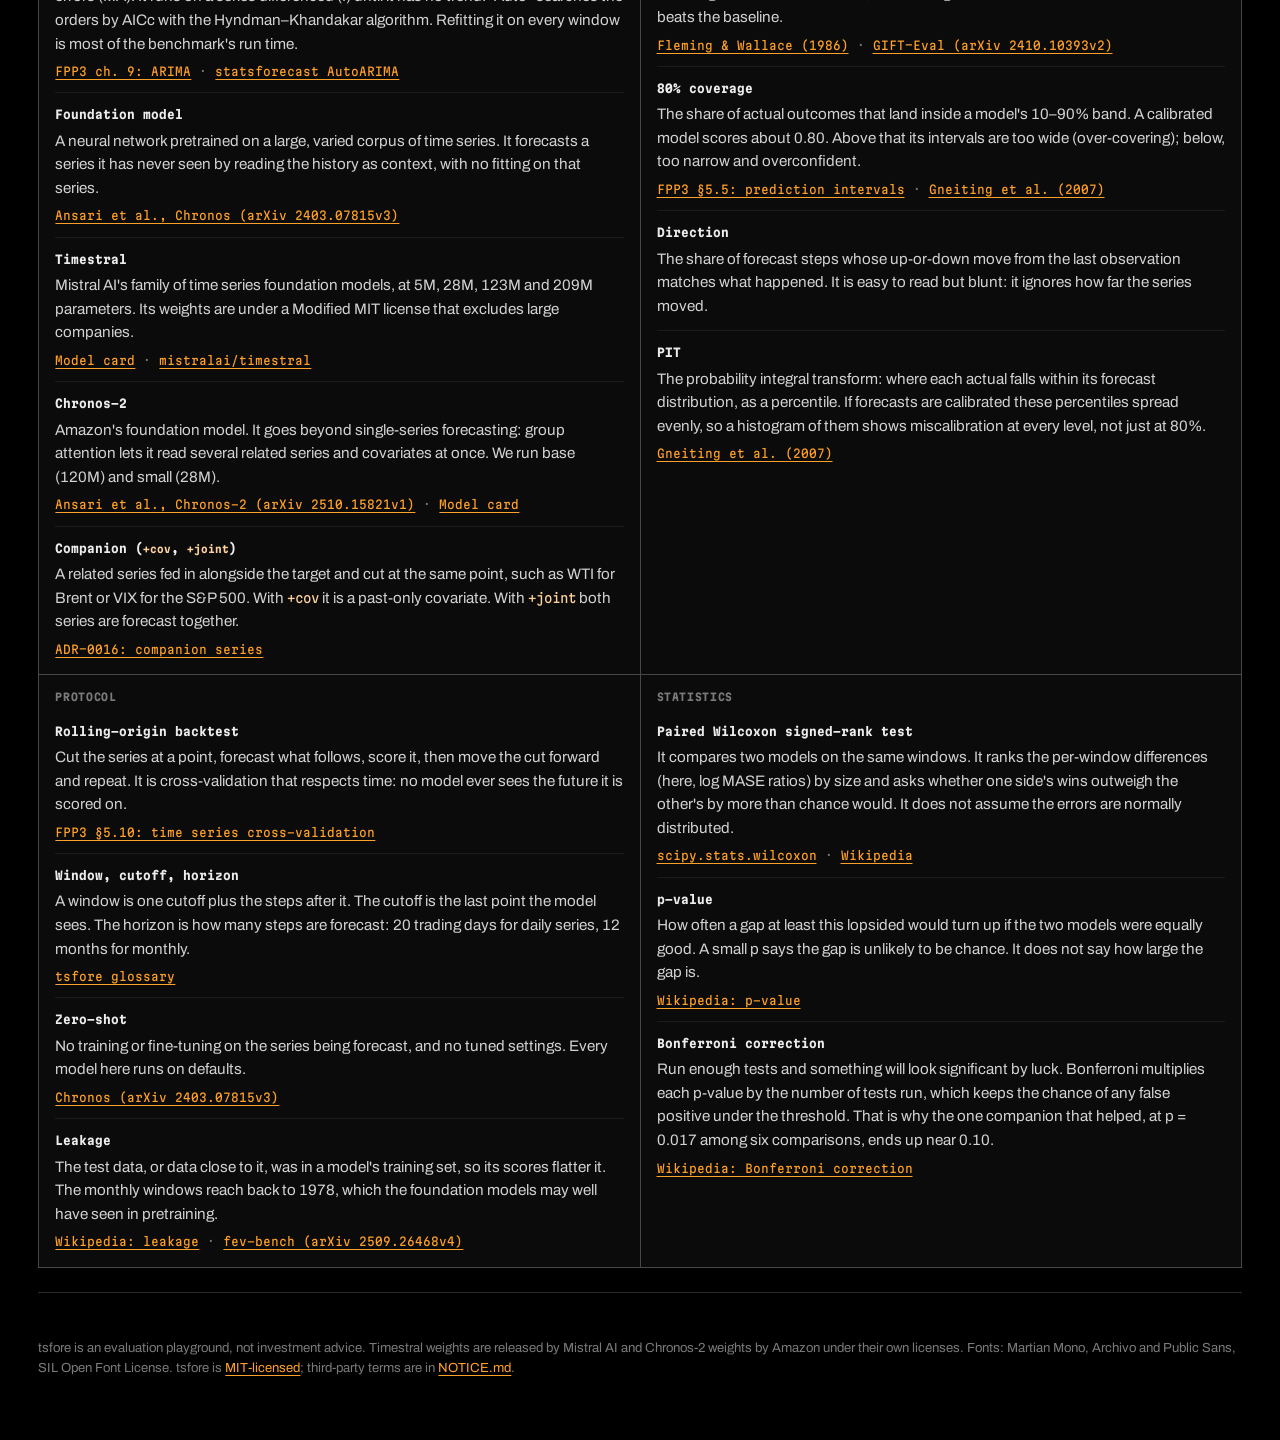
==== commit 75fba724: "feat(site): add form-guide and statistical-release designs behind design tabs Two impeccable-rolled " ====
--- a/index.html
+++ b/index.html
@@ -2,14 +2,29 @@
 <html lang="en">
 <head>
 <meta charset="utf-8">
-<!-- agent-notes: { ctx: "tsfore results site: market-terminal single page", deps: [site/style.css, site/app.js, site/data.js, DESIGN.md, PRODUCT.md], state: active, last: "claude@2026-10-18", key: ["static for GitHub Pages; no build step", "direction contract is the first child of body"] } -->
+<!-- agent-notes: { ctx: "tsfore results site: market-terminal single page", deps: [site/style.css, site/form.css, site/release.css, site/design.js, site/app.js, site/data.js, DESIGN.md, PRODUCT.md], state: active, last: "claude@2026-10-19", key: ["static for GitHub Pages; no build step", "direction contract is the first child of body", "three designs over one markup: style.css, form.css, release.css; design.js swaps them"] } -->
 <meta name="viewport" content="width=device-width, initial-scale=1">
 <title>tsfore · Foundation models vs statistics</title>
 <meta name="description" content="Zero-shot Timestral and Chronos-2 against classical statistical baselines on 11 public finance series: where each family wins, where it loses, how sure we are, and what to test next.">
 <meta name="color-scheme" content="dark">
-<link rel="preload" href="fonts/martian-mono-normal-latin.woff2" as="font" type="font/woff2" crossorigin>
-<link rel="preload" href="fonts/archivo-normal-latin.woff2" as="font" type="font/woff2" crossorigin>
-<link rel="stylesheet" href="style.css">
+<link rel="stylesheet" href="style.css" id="design-css">
+<script>
+  // Pick the chosen design's sheet before first paint; design.js owns switching after load.
+  (() => {
+    const sheets = { terminal: "style.css", form: "form.css", release: "release.css" };
+    let d = new URLSearchParams(location.search).get("design");
+    try { d = d || localStorage.getItem("tsfore-design"); } catch (e) {}
+    if (!sheets[d]) d = "terminal";
+    document.documentElement.dataset.design = d;
+    document.getElementById("design-css").href = sheets[d];
+    if (d !== "terminal") document.querySelector('meta[name="color-scheme"]').content = "light";
+    const fonts = { terminal: ["martian-mono", "archivo"], form: ["archivo"], release: ["public-sans"] };
+    for (const f of fonts[d]) {
+      const l = Object.assign(document.createElement("link"), { rel: "preload", as: "font", type: "font/woff2", crossOrigin: "anonymous", href: `fonts/${f}-normal-latin.woff2` });
+      document.head.appendChild(l);
+    }
+  })();
+</script>
 <link rel="icon" href="data:image/svg+xml,%3Csvg xmlns='http://www.w3.org/2000/svg' viewBox='0 0 16 16'%3E%3Crect width='16' height='16' fill='%23000'/%3E%3Cpath d='M2 12 L6 7 L9 9 L14 3' stroke='%23ffa028' stroke-width='2' fill='none'/%3E%3C/svg%3E">
 </head>
 <body>
@@ -21,20 +36,39 @@
 FORM: grounded list position 7 (trading terminal); seed key 982665b6 (re-roll of df8914cf).
 FINISH: unreviewed and undocumented is unfinished; this build ends with the finish review, the verdict, and DESIGN.md
 -->
+<!--
+ALTERNATE DESIGN, FORM GUIDE (form.css)
+THESIS: The benchmark as a day's race card: series are races, models are numbered entries, paired tests are match races, corrections are stewards' rulings. Refuses the leaderboard page and the dark dashboard.
+OWN-WORLD: Grey newsprint, black ink, heavy 3px column rules; Archivo cut to 62-66% width for agate tables and banner caps; reversed-out black for the lead figure and the current key; saddle-cloth number blocks in the standard cloth colours; blue/red quote ink.
+FIRST VIEWPORT: Masthead bar, the results board held still in a black band, a banner headline in condensed caps, three numbered entries with their figures.
+FORM: grounded list position 4 (racing form past performances); seed key f73d17b5.
+ALTERNATE DESIGN, STATISTICAL RELEASE (release.css)
+THESIS: The benchmark published the way its series were: the estimate with its uncertainty and its release line, ruled tables, revisions marked, a technical note. Generic release form; no agency marks.
+OWN-WORLD: White paper, Public Sans, booktabs rules (2px over 1px), release navy for chrome and the lead, ColorBrewer RdBu for better/worse, Okabe-Ito family inks.
+FIRST VIEWPORT: Contents bar, a navy rule, the headline estimate and its release line, Table A of the three families.
+FORM: grounded list position 3 (federal statistical release); seed key fc2cc5a6.
+-->
 <a class="skip" href="#summary">Skip to results</a>
+
+<div class="designs" role="group" aria-label="Site design">
+  <span class="designs__label">Design</span>
+  <button type="button" data-design="terminal" aria-pressed="true">Terminal</button>
+  <button type="button" data-design="form" aria-pressed="false">Form guide</button>
+  <button type="button" data-design="release" aria-pressed="false">Release</button>
+</div>
 
 <header class="bar" role="banner">
   <div class="bar__brand"><span class="brand">TSFORE</span><span class="cmd" aria-hidden="true">FMVS <span class="go">&lt;GO&gt;</span></span></div>
   <nav class="keys" aria-label="Sections">
-    <a href="#summary" data-key="1"><kbd>1</kbd>SUMM</a>
-    <a href="#families" data-key="2"><kbd>2</kbd>FAMILIES</a>
-    <a href="#series" data-key="3"><kbd>3</kbd>SERIES</a>
-    <a href="#tests" data-key="4"><kbd>4</kbd>TESTS</a>
-    <a href="#companions" data-key="5"><kbd>5</kbd>PAIRS</a>
-    <a href="#corrections" data-key="6"><kbd>6</kbd>CORR</a>
-    <a href="#outlook" data-key="7"><kbd>7</kbd>NEXT</a>
-    <a href="#method" data-key="8"><kbd>8</kbd>METHOD</a>
-    <a href="#terms" data-key="9"><kbd>9</kbd>TERMS</a>
+    <a href="#summary" data-key="1"><kbd>1</kbd><span class="key__label">SUMM</span></a>
+    <a href="#families" data-key="2"><kbd>2</kbd><span class="key__label">FAMILIES</span></a>
+    <a href="#series" data-key="3"><kbd>3</kbd><span class="key__label">SERIES</span></a>
+    <a href="#tests" data-key="4"><kbd>4</kbd><span class="key__label">TESTS</span></a>
+    <a href="#companions" data-key="5"><kbd>5</kbd><span class="key__label">PAIRS</span></a>
+    <a href="#corrections" data-key="6"><kbd>6</kbd><span class="key__label">CORR</span></a>
+    <a href="#outlook" data-key="7"><kbd>7</kbd><span class="key__label">NEXT</span></a>
+    <a href="#method" data-key="8"><kbd>8</kbd><span class="key__label">METHOD</span></a>
+    <a href="#terms" data-key="9"><kbd>9</kbd><span class="key__label">TERMS</span></a>
   </nav>
   <div class="bar__status" aria-label="Run details"><span>RUN 2026-10-18</span><span>RTX 4090</span><span>ZERO-SHOT</span></div>
 </header>
@@ -251,10 +285,11 @@
 </main>
 
 <footer class="foot">
-  <p>tsfore is an evaluation playground, not investment advice. Timestral weights are released by Mistral AI and Chronos-2 weights by Amazon under their own licenses. Fonts: Martian Mono and Archivo, SIL Open Font License. tsfore is <a href="https://github.com/noodlefrenzy/tsfore/blob/main/LICENSE">MIT-licensed</a>; third-party terms are in <a href="https://github.com/noodlefrenzy/tsfore/blob/main/NOTICE.md">NOTICE.md</a>.</p>
+  <p>tsfore is an evaluation playground, not investment advice. Timestral weights are released by Mistral AI and Chronos-2 weights by Amazon under their own licenses. Fonts: Martian Mono, Archivo and Public Sans, SIL Open Font License. tsfore is <a href="https://github.com/noodlefrenzy/tsfore/blob/main/LICENSE">MIT-licensed</a>; third-party terms are in <a href="https://github.com/noodlefrenzy/tsfore/blob/main/NOTICE.md">NOTICE.md</a>.</p>
 </footer>
 
 <script src="data.js"></script>
 <script src="app.js"></script>
+<script src="design.js"></script>
 </body>
 </html>
--- a/style.css
+++ b/style.css
@@ -1,4 +1,4 @@
-/* agent-notes: { ctx: "styles for the market-terminal results site", deps: [DESIGN.md, site/index.html], state: active, last: "claude@2026-10-18", key: ["tokens on :root mirror DESIGN.md frontmatter", "fonts self-hosted in site/fonts (OFL)"] } */
+/* agent-notes: { ctx: "styles for the market-terminal results site", deps: [DESIGN.md, site/index.html], state: active, last: "claude@2026-10-19", key: ["the terminal design; form.css and release.css are the alternates over the same markup", "tokens on :root mirror DESIGN.md frontmatter", "fonts self-hosted in site/fonts (OFL)"] } */
 /* tsfore results site: market-terminal world. Tokens first; see DESIGN.md. */
 @font-face {
   font-family: "Martian Mono";
@@ -73,6 +73,21 @@
 }
 .skip:focus { top: 8px; }
 
+/* ---- design tabs ---- */
+.designs {
+  display: flex; align-items: stretch; padding: 0 var(--gutter) 0 0;
+  background: #050505; border-bottom: 1px solid var(--rule);
+  font-family: var(--mono); font-stretch: 87.5%; font-size: 0.68rem; letter-spacing: 0.04em; text-transform: uppercase;
+}
+.designs__label { display: flex; align-items: center; padding: 0 12px; color: var(--dim); border-right: 1px solid var(--rule); }
+.designs button {
+  font: inherit; letter-spacing: inherit; text-transform: inherit; cursor: pointer;
+  background: transparent; color: var(--muted); border: 0; border-right: 1px solid var(--rule); padding: 0 12px; min-height: 28px;
+  transition: color 160ms ease-out, background-color 160ms ease-out;
+}
+.designs button:hover { color: var(--text); background: var(--pane-hi); }
+.designs button[aria-pressed="true"] { color: var(--amber); background: #1d1205; }
+
 /* ---- command bar ---- */
 .bar {
   position: sticky; top: 0; z-index: 20;
@@ -346,6 +361,8 @@
   .method dl { grid-template-columns: 1fr; }
   .method dt { padding-bottom: 0; border-bottom: 0; }
   .sect { padding-top: 48px; }
+  .designs { padding: 0; }
+  .designs button { flex: 1; }
 }
 
 .visually-hidden { position: absolute !important; width: 1px; height: 1px; overflow: hidden; clip: rect(0 0 0 0); white-space: nowrap; }
